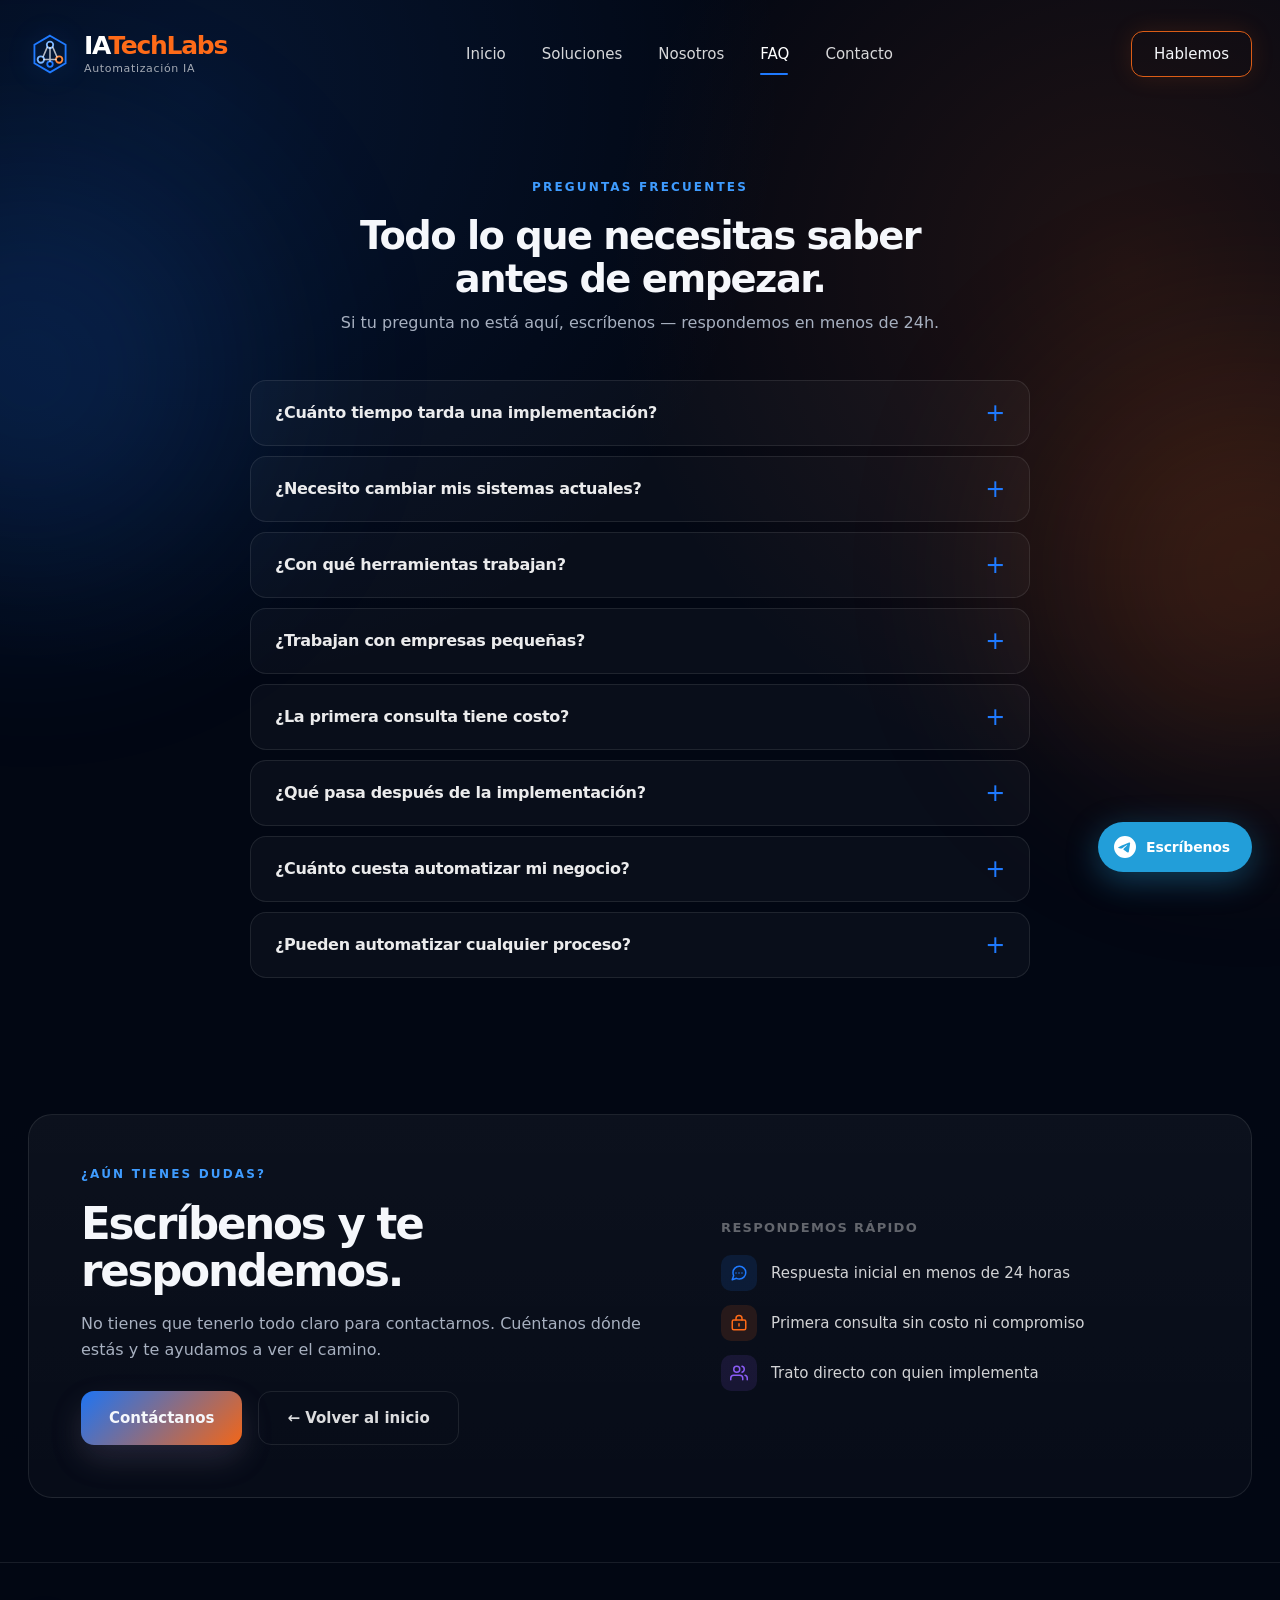
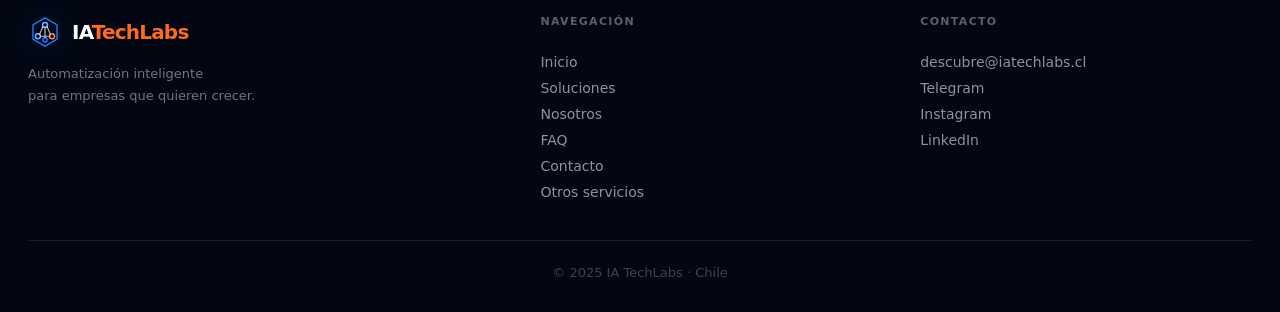
==== faq.html @ 423db148 "Add files via upload" ====
<!DOCTYPE html>
<html lang="es">
<head>
  <meta charset="UTF-8" />
  <meta name="viewport" content="width=device-width, initial-scale=1.0" />
  <title>Preguntas Frecuentes | IA TechLabs</title>
  <meta name="description" content="Respuestas a las preguntas más comunes sobre automatización IA, tiempos de implementación, costos y herramientas. IA TechLabs — Chile." />
  <meta property="og:title"       content="FAQ | IA TechLabs" />
  <meta property="og:description" content="Todo lo que necesitas saber antes de automatizar tu empresa con IA." />
  <meta property="og:image"       content="https://iatechlabs.cl/assets/logo.png" />
  <meta property="og:url"         content="https://iatechlabs.cl/faq.html" />
  <meta property="og:type"        content="website" />
  <link rel="icon" href="assets/logo.png" />
  <link rel="stylesheet" href="styles.css" />
</head>
<body>

  <div class="page-glow page-glow-blue"></div>
  <div class="page-glow page-glow-orange"></div>

  <!-- HEADER -->
  <header class="site-header" id="siteHeader">
    <a class="brand-clean" href="index.html" aria-label="IA TechLabs">
      <svg class="brand-mark" viewBox="0 0 48 48" aria-hidden="true">
        <defs>
          <linearGradient id="brandGradient" x1="6" y1="8" x2="42" y2="40">
            <stop offset="0" stop-color="#1f7aff"/>
            <stop offset="1" stop-color="#ff6b18"/>
          </linearGradient>
        </defs>
        <path d="M24 4 41 14v20L24 44 7 34V14L24 4Z" fill="none" stroke="url(#brandGradient)" stroke-width="2"/>
        <circle cx="24" cy="14" r="3.5" fill="#020713" stroke="#7ab5ff" stroke-width="2"/>
        <circle cx="14" cy="30" r="3.5" fill="#020713" stroke="#7ab5ff" stroke-width="2"/>
        <circle cx="34" cy="30" r="3.5" fill="#020713" stroke="#ff8a3d" stroke-width="2"/>
        <circle cx="24" cy="35" r="3" fill="#020713" stroke="#1f7aff" stroke-width="2"/>
        <path d="M21 16.5 16.5 27M27 16.5 31.5 27M17.5 30h13M24 17v15" stroke="rgba(255,255,255,.7)" stroke-width="1.7" stroke-linecap="round"/>
      </svg>
      <span class="brand-text">
        <strong>IA<span>TechLabs</span></strong>
        <small>Automatización IA</small>
      </span>
    </a>

    <nav class="nav" aria-label="Navegación principal">
      <a href="index.html">Inicio</a>
      <a href="index.html#soluciones">Soluciones</a>
      <a href="index.html#nosotros">Nosotros</a>
      <a href="faq.html" class="active">FAQ</a>
      <a href="index.html#contacto">Contacto</a>
    </nav>

    <a class="header-cta" href="index.html#contacto">Hablemos</a>

    <button class="hamburger" id="hamburger" aria-label="Abrir menú" aria-expanded="false">
      <span></span><span></span><span></span>
    </button>
  </header>

  <div class="mobile-menu" id="mobileMenu" aria-hidden="true">
    <a href="index.html"            class="mobile-link">Inicio</a>
    <a href="index.html#soluciones" class="mobile-link">Soluciones</a>
    <a href="index.html#nosotros"   class="mobile-link">Nosotros</a>
    <a href="faq.html"              class="mobile-link">FAQ</a>
    <a href="index.html#contacto"   class="mobile-link mobile-cta">Hablemos →</a>
  </div>

  <main>

    <section class="section reveal">
      <div class="section-heading">
        <p class="eyebrow">Preguntas frecuentes</p>
        <h2>Todo lo que necesitas saber<br>antes de empezar.</h2>
        <p class="section-sub">Si tu pregunta no está aquí, escríbenos — respondemos en menos de 24h.</p>
      </div>

      <div class="faq-list">

        <details class="faq-item">
          <summary>¿Cuánto tiempo tarda una implementación?</summary>
          <p>Depende de la complejidad. Un chatbot básico puede estar listo en 1–2 semanas. Una automatización de procesos completa suele tomar entre 2 y 6 semanas. Siempre te damos un plazo claro antes de comenzar, con hitos definidos.</p>
        </details>

        <details class="faq-item">
          <summary>¿Necesito cambiar mis sistemas actuales?</summary>
          <p>No. Trabajamos integrando las herramientas que ya usas — Google Workspace, CRMs, ERPs, bases de datos o plataformas propias. El objetivo es adaptarnos a tu entorno, no al revés. Si una herramienta no tiene integración directa, evaluamos alternativas.</p>
        </details>

        <details class="faq-item">
          <summary>¿Con qué herramientas trabajan?</summary>
          <p>Usamos n8n, Make (Integromat), OpenAI, Anthropic Claude, Telegram Bot API, WhatsApp Business API, Google Sheets, Notion, Airtable, Supabase y más. Elegimos la herramienta correcta según tu caso específico, priorizando soluciones estables y con buena relación costo-beneficio.</p>
        </details>

        <details class="faq-item">
          <summary>¿Trabajan con empresas pequeñas?</summary>
          <p>Sí. Trabajamos con PYMES, emprendedores y empresas en crecimiento. Las empresas pequeñas son las que más se benefician al automatizar — liberan tiempo operativo sin contratar más personal. No existe un tamaño mínimo de empresa.</p>
        </details>

        <details class="faq-item">
          <summary>¿La primera consulta tiene costo?</summary>
          <p>No. La primera reunión es sin costo ni compromiso. Analizamos tu caso, te contamos si podemos ayudarte y cómo, y tú decides si quieres avanzar. Nunca te presionamos a cerrar en esa primera reunión.</p>
        </details>

        <details class="faq-item">
          <summary>¿Qué pasa después de la implementación?</summary>
          <p>Hacemos seguimiento del funcionamiento durante las primeras semanas para asegurarnos de que todo opera correctamente. Si necesitas ajustes o mejoras, los evaluamos caso a caso. Puedes contar con nosotros para iterar y escalar la solución.</p>
        </details>

        <details class="faq-item">
          <summary>¿Cuánto cuesta automatizar mi negocio?</summary>
          <p>Cada proyecto es distinto, por lo que no tenemos precios fijos. El costo depende de la complejidad de la automatización, las integraciones necesarias y el tiempo de desarrollo. En la primera consulta te damos una estimación clara antes de comprometer cualquier inversión.</p>
        </details>

        <details class="faq-item">
          <summary>¿Pueden automatizar cualquier proceso?</summary>
          <p>La mayoría de procesos repetitivos, basados en reglas o que impliquen mover información entre sistemas son automatizables. Si hay decisiones complejas involucradas, podemos integrar IA para manejarlas. En la consulta inicial evaluamos la viabilidad de tu caso específico.</p>
        </details>

      </div>
    </section>

    <!-- CTA -->
    <section class="final-cta reveal" style="margin-bottom: 64px;">
      <div class="cta-left">
        <p class="eyebrow">¿Aún tienes dudas?</p>
        <h2>Escríbenos y te respondemos.</h2>
        <p class="cta-desc">No tienes que tenerlo todo claro para contactarnos. Cuéntanos dónde estás y te ayudamos a ver el camino.</p>
        <div style="margin-top: 28px; display: flex; gap: 16px; flex-wrap: wrap;">
          <a class="btn btn-primary" href="index.html#contacto">Contáctanos</a>
          <a class="btn btn-secondary" href="index.html">← Volver al inicio</a>
        </div>
      </div>
      <div class="cta-right">
        <p class="benefits-title">Respondemos rápido</p>
        <ul class="benefits">
          <li>
            <span class="benefit-icon-wrap blue">
              <svg viewBox="0 0 24 24"><path d="M21 11.5a8.5 8.5 0 0 1-8.5 8.5 8.4 8.4 0 0 1-3.8-.9L3 21l1.9-5.7A8.4 8.4 0 0 1 4 11.5a8.5 8.5 0 1 1 17 0Z"/><path d="M8 12h.01M12 12h.01M16 12h.01"/></svg>
            </span>
            <span>Respuesta inicial en menos de 24 horas</span>
          </li>
          <li>
            <span class="benefit-icon-wrap orange">
              <svg viewBox="0 0 24 24"><rect x="3" y="8" width="18" height="13" rx="2"/><path d="M8 8V6a4 4 0 0 1 8 0v2"/><path d="M12 13v3"/></svg>
            </span>
            <span>Primera consulta sin costo ni compromiso</span>
          </li>
          <li>
            <span class="benefit-icon-wrap violet">
              <svg viewBox="0 0 24 24"><path d="M17 21v-2a4 4 0 0 0-4-4H5a4 4 0 0 0-4 4v2"/><circle cx="9" cy="7" r="4"/><path d="M23 21v-2a4 4 0 0 0-3-3.87M16 3.13a4 4 0 0 1 0 7.75"/></svg>
            </span>
            <span>Trato directo con quien implementa</span>
          </li>
        </ul>
      </div>
    </section>

  </main>

  <!-- FOOTER -->
  <footer class="footer">
    <div class="footer-inner">
      <div class="footer-brand-col">
        <div class="footer-brand">
          <svg class="brand-mark" viewBox="0 0 48 48" aria-hidden="true">
            <defs>
              <linearGradient id="brandGradientFooter" x1="6" y1="8" x2="42" y2="40">
                <stop offset="0" stop-color="#1f7aff"/>
                <stop offset="1" stop-color="#ff6b18"/>
              </linearGradient>
            </defs>
            <path d="M24 4 41 14v20L24 44 7 34V14L24 4Z" fill="none" stroke="url(#brandGradientFooter)" stroke-width="2"/>
            <circle cx="24" cy="14" r="3.5" fill="#020713" stroke="#7ab5ff" stroke-width="2"/>
            <circle cx="14" cy="30" r="3.5" fill="#020713" stroke="#7ab5ff" stroke-width="2"/>
            <circle cx="34" cy="30" r="3.5" fill="#020713" stroke="#ff8a3d" stroke-width="2"/>
            <circle cx="24" cy="35" r="3" fill="#020713" stroke="#1f7aff" stroke-width="2"/>
            <path d="M21 16.5 16.5 27M27 16.5 31.5 27M17.5 30h13M24 17v15" stroke="rgba(255,255,255,.7)" stroke-width="1.7" stroke-linecap="round"/>
          </svg>
          <strong>IA<span>TechLabs</span></strong>
        </div>
        <p class="footer-tagline">Automatización inteligente<br>para empresas que quieren crecer.</p>
      </div>
      <div class="footer-nav-col">
        <p class="footer-col-title">Navegación</p>
        <a href="index.html">Inicio</a>
        <a href="index.html#soluciones">Soluciones</a>
        <a href="index.html#nosotros">Nosotros</a>
        <a href="faq.html">FAQ</a>
        <a href="index.html#contacto">Contacto</a>
        <a href="servicios.html">Otros servicios</a>
      </div>
      <div class="footer-contact-col">
        <p class="footer-col-title">Contacto</p>
        <a href="mailto:descubre@iatechlabs.cl">descubre@iatechlabs.cl</a>
        <a href="https://t.me/+56979178023" target="_blank" rel="noopener">Telegram</a>
        <a href="https://instagram.com/iatechlabs" target="_blank" rel="noopener">Instagram</a>
        <a href="https://linkedin.com/company/iatechlabs" target="_blank" rel="noopener">LinkedIn</a>
      </div>
    </div>
    <div class="footer-bottom">
      <p>© 2025 IA TechLabs · Chile</p>
    </div>
  </footer>

  <a class="float-telegram" href="https://t.me/+56979178023" target="_blank" rel="noopener noreferrer" aria-label="Contactar por Telegram">
    <svg viewBox="0 0 24 24" fill="currentColor" width="22" height="22" aria-hidden="true">
      <path d="M11.944 0A12 12 0 0 0 0 12a12 12 0 0 0 12 12 12 12 0 0 0 12-12A12 12 0 0 0 12 0a12 12 0 0 0-.056 0zm4.962 7.224c.1-.002.321.023.465.14a.506.506 0 0 1 .171.325c.016.093.036.306.02.472-.18 1.898-.962 6.502-1.36 8.627-.168.9-.499 1.201-.82 1.23-.696.065-1.225-.46-1.9-.902-1.056-.693-1.653-1.124-2.678-1.8-1.185-.78-.417-1.21.258-1.91.177-.184 3.247-2.977 3.307-3.23.007-.032.014-.15-.056-.212s-.174-.041-.249-.024c-.106.024-1.793 1.14-5.061 3.345-.48.33-.913.49-1.302.48-.428-.008-1.252-.241-1.865-.44-.752-.245-1.349-.374-1.297-.789.027-.216.325-.437.893-.663 3.498-1.524 5.83-2.529 6.998-3.014 3.332-1.386 4.025-1.627 4.476-1.635z"/>
    </svg>
    <span>Escríbenos</span>
  </a>

  <script src="script.js"></script>
</body>
</html>
---- styles.css ----
/* ============================================================
   IA TechLabs — styles.css  v7
============================================================ */

/* ---- 1. Variables ---------------------------------------- */
:root {
  --bg: #020713;
  --text: #f5f7fb;
  --muted: #a7b0c0;
  --line: rgba(255, 255, 255, 0.09);
  --blue: #1f7aff;
  --orange: #ff6b18;
  --violet: #8b5cf6;
  --card-bg: linear-gradient(180deg, rgba(255,255,255,0.045), rgba(255,255,255,0.025));
  --card-hover: rgba(255, 255, 255, 0.065);
  --radius: 24px;
}

/* ---- 2. Reset -------------------------------------------- */
*, *::before, *::after { box-sizing: border-box; }
html {
  scroll-behavior: smooth;
  max-width: 100%;
  overflow-x: hidden;
}
body {
  margin: 0;
  font-family: Inter, ui-sans-serif, system-ui, -apple-system,
    BlinkMacSystemFont, "Segoe UI", sans-serif;
  background:
    radial-gradient(circle at 15% 5%, rgba(31, 122, 255, 0.12), transparent 28%),
    radial-gradient(circle at 88% 14%, rgba(255, 107, 24, 0.12), transparent 26%),
    var(--bg);
  color: var(--text);
  overflow-x: hidden;
}
a { color: inherit; text-decoration: none; }
h1, h2, h3, p { margin-top: 0; }

/* ---- 3. Background glows --------------------------------- */
.page-glow {
  position: fixed;
  width: 420px;
  height: 420px;
  border-radius: 999px;
  filter: blur(110px);
  opacity: 0.18;
  pointer-events: none;
  z-index: -1;
}
.page-glow-blue  { left: -180px; top: 160px;  background: var(--blue); }
.page-glow-orange { right: -180px; top: 360px; background: var(--orange); }

/* ---- 4. Layout container --------------------------------- */
.site-header,
.section,
.final-cta {
  width: min(1280px, calc(100% - 56px));
  margin-left: auto;
  margin-right: auto;
}

/* ---- 5. Header — sticky ---------------------------------- */
.site-header {
  position: sticky;
  top: 0;
  z-index: 200;
  height: 108px;
  display: flex;
  align-items: center;
  justify-content: space-between;
  gap: 20px;
  transition: background 300ms ease, border-bottom-color 300ms ease, backdrop-filter 300ms ease;
  border-bottom: 1px solid transparent;
}
.site-header.scrolled {
  background: rgba(2, 7, 19, 0.86);
  backdrop-filter: blur(20px);
  -webkit-backdrop-filter: blur(20px);
  border-bottom-color: rgba(255, 255, 255, 0.07);
}

/* ---- 6. Brand -------------------------------------------- */
.brand-clean {
  display: inline-flex;
  align-items: center;
  gap: 12px;
  min-width: 200px;
  flex-shrink: 0;
}
.brand-mark {
  width: 44px;
  height: 44px;
  flex: 0 0 auto;
  filter: drop-shadow(0 0 14px rgba(31, 122, 255, 0.22));
}
.brand-text { display: grid; line-height: 1; }
.brand-text strong {
  font-size: 25px;
  letter-spacing: -0.05em;
  color: #fff;
}
.brand-text strong span,
.footer-brand span { color: var(--orange); }
.brand-text small {
  margin-top: 5px;
  font-size: 11px;
  color: rgba(255,255,255,.64);
  letter-spacing: .06em;
}

/* ---- 7. Desktop nav -------------------------------------- */
.nav {
  display: flex;
  align-items: center;
  gap: 36px;
  color: rgba(255, 255, 255, 0.84);
  font-size: 15px;
}
.nav a { position: relative; transition: color 240ms ease; }
.nav a:hover { color: white; }
.nav a.active { color: white; }
.nav a.active::after {
  content: "";
  position: absolute;
  left: 0;
  bottom: -12px;
  width: 28px;
  height: 2px;
  background: var(--blue);
  border-radius: 99px;
}

/* ---- 8. Header CTA --------------------------------------- */
.header-cta {
  flex-shrink: 0;
  border: 1px solid rgba(255, 107, 24, 0.85);
  border-radius: 12px;
  padding: 13px 22px;
  font-size: 15px;
  transition: 240ms ease;
  box-shadow: 0 0 24px rgba(255, 107, 24, 0.12);
  white-space: nowrap;
}
.header-cta:hover {
  background: rgba(255, 107, 24, 0.08);
  transform: translateY(-1px);
}

/* ---- 9. Hamburger button --------------------------------- */
.hamburger {
  display: none;
  flex-direction: column;
  gap: 5px;
  background: none;
  border: none;
  cursor: pointer;
  padding: 8px;
  z-index: 1001;
  flex-shrink: 0;
}
.hamburger span {
  display: block;
  width: 24px;
  height: 2px;
  background: rgba(255,255,255,.85);
  border-radius: 2px;
  transition: transform 300ms ease, opacity 300ms ease;
}
.hamburger.open span:nth-child(1) { transform: translateY(7px) rotate(45deg); }
.hamburger.open span:nth-child(2) { opacity: 0; transform: scaleX(0); }
.hamburger.open span:nth-child(3) { transform: translateY(-7px) rotate(-45deg); }

/* ---- 10. Mobile menu ------------------------------------- */
.mobile-menu {
  display: none;
  position: fixed;
  inset: 0;
  background: rgba(2, 7, 19, 0.97);
  backdrop-filter: blur(18px);
  -webkit-backdrop-filter: blur(18px);
  z-index: 1000;
  flex-direction: column;
  align-items: center;
  justify-content: center;
  gap: 32px;
}
.mobile-menu.open { display: flex; }
.mobile-menu a {
  font-size: 28px;
  font-weight: 700;
  letter-spacing: -0.04em;
  color: rgba(255,255,255,.82);
  transition: color 200ms ease;
}
.mobile-menu a:hover { color: #fff; }
.mobile-cta {
  margin-top: 8px;
  border: 1px solid rgba(255,107,24,.85);
  border-radius: 14px;
  padding: 16px 40px;
  font-size: 20px !important;
  color: #fff !important;
  transition: background 200ms ease, transform 200ms ease !important;
}
.mobile-cta:hover {
  background: rgba(255,107,24,.1);
  transform: translateY(-1px);
}

/* ---- 11. Section base ------------------------------------ */
.section { padding: 72px 0; }

/* ---- 12. Eyebrow ----------------------------------------- */
.eyebrow {
  margin: 0 0 20px;
  color: #3f9cff;
  text-transform: uppercase;
  letter-spacing: 0.18em;
  font-size: 12px;
  font-weight: 700;
}

/* ---- 13. Headings ---------------------------------------- */
h1 {
  font-size: clamp(44px, 6vw, 76px);
  line-height: 0.98;
  letter-spacing: -0.06em;
  margin-bottom: 24px;
  max-width: 760px;
}
h1 span, .accent { color: var(--orange); }

/* ---- 14. Hero -------------------------------------------- */
.hero {
  display: grid;
  grid-template-columns: 1fr .78fr;
  gap: 42px;
  align-items: center;
  min-height: 560px;
  padding-top: 18px;
}
.hero-content { padding-top: 26px; }
.hero-copy {
  max-width: 600px;
  color: var(--muted);
  font-size: 19px;
  line-height: 1.75;
  margin-bottom: 34px;
}
.hero-actions { display: flex; gap: 16px; flex-wrap: wrap; }
.hero-visual {
  display: flex;
  justify-content: flex-end;
  align-items: center;
  pointer-events: none;
}

/* ---- 15. Automation preview widget ----------------------- */
.automation-preview {
  position: relative;
  width: min(360px, 100%);
  min-height: 360px;
  border-radius: 36px;
  background:
    radial-gradient(circle at 30% 30%, rgba(31,122,255,.16), transparent 42%),
    radial-gradient(circle at 80% 75%, rgba(255,107,24,.14), transparent 44%),
    rgba(255,255,255,.032);
  border: 1px solid rgba(255,255,255,.09);
  box-shadow: 0 30px 90px rgba(0,0,0,.28);
}
.preview-line {
  position: absolute;
  inset: 70px;
  border: 1px solid rgba(255,255,255,.1);
  border-radius: 28px;
}
.preview-node {
  position: absolute;
  min-width: 84px;
  padding: 13px 16px;
  border-radius: 16px;
  text-align: center;
  font-weight: 700;
  font-size: 14px;
  color: rgba(255,255,255,.86);
  background: rgba(255,255,255,.055);
  border: 1px solid rgba(255,255,255,.11);
  backdrop-filter: blur(8px);
  -webkit-backdrop-filter: blur(8px);
}
.preview-node.primary {
  left: 50%; top: 50%;
  transform: translate(-50%, -50%);
  background: linear-gradient(135deg, rgba(31,122,255,.2), rgba(255,107,24,.16));
  border-color: rgba(255,255,255,.18);
  font-size: 16px;
}
.preview-node:nth-child(3) { left: 38px; top: 54px; }
.preview-node:nth-child(4) { right: 34px; top: 74px; }
.preview-node.accent {
  left: 50%; bottom: 42px;
  transform: translateX(-50%);
  color: #fff;
  background: linear-gradient(135deg, rgba(255,107,24,.18), rgba(255,107,24,.08));
  border-color: rgba(255,107,24,.28);
}

/* ---- 16. Buttons ----------------------------------------- */
.btn {
  display: inline-flex;
  align-items: center;
  justify-content: center;
  min-height: 54px;
  padding: 0 28px;
  border-radius: 13px;
  font-size: 15px;
  font-weight: 650;
  transition: transform 260ms ease, box-shadow 260ms ease;
}
.btn-primary {
  background: linear-gradient(135deg, rgba(31,122,255,.95), rgba(255,107,24,.95));
  box-shadow: 0 14px 34px rgba(31,122,255,.14), 0 14px 34px rgba(255,107,24,.12);
}
.btn-secondary {
  border: 1px solid var(--line);
  color: rgba(255,255,255,.86);
}
.btn:hover { transform: translateY(-2px); }

/* ---- 17. Section heading --------------------------------- */
.section-heading { text-align: center; margin-bottom: 44px; }
.section-heading h2 {
  font-size: clamp(30px, 3vw, 44px);
  letter-spacing: -0.04em;
  line-height: 1.12;
  margin-bottom: 10px;
}
.section-sub {
  color: var(--muted);
  font-size: 16px;
  margin: 0;
  line-height: 1.6;
}

/* ---- 18. Primary service cards --------------------------- */
.cards { display: grid; gap: 18px; }
.cards.four { grid-template-columns: repeat(4, 1fr); }

.card {
  min-height: 256px;
  padding: 28px;
  background: var(--card-bg);
  border: 1px solid var(--line);
  border-radius: var(--radius);
  transition: background 260ms ease, transform 260ms ease, border-color 260ms ease;
}
.card:hover {
  background: var(--card-hover);
  transform: translateY(-3px);
  border-color: rgba(255,255,255,.16);
}
.card h3 {
  font-size: 21px;
  line-height: 1.16;
  letter-spacing: -0.03em;
  margin-bottom: 12px;
}
.card p { color: var(--muted); line-height: 1.65; margin-bottom: 0; }

/* ---- 19. Icons ------------------------------------------- */
.icon {
  width: 54px;
  height: 54px;
  display: grid;
  place-items: center;
  border-radius: 14px;
  margin-bottom: 26px;
}
.icon.blue   { color: var(--blue);   background: rgba(31,122,255,.11); }
.icon.orange { color: var(--orange); background: rgba(255,107,24,.11); }
.icon.violet { color: var(--violet); background: rgba(139,92,246,.11); }
.icon svg {
  width: 28px; height: 28px;
  fill: none;
  stroke: currentColor;
  stroke-width: 1.8;
  stroke-linecap: round;
  stroke-linejoin: round;
}

/* ---- 20. Secondary services (servicios.html) ------------- */
.secondary-services {
  display: grid;
  grid-template-columns: repeat(3, 1fr);
  gap: 18px;
}
.service-card-sm {
  padding: 26px;
  border-radius: 20px;
  background: rgba(255,255,255,.026);
  border: 1px solid rgba(255,255,255,.075);
  transition: background 260ms ease, transform 260ms ease, border-color 260ms ease;
}
.service-card-sm:hover {
  background: rgba(255,255,255,.042);
  transform: translateY(-2px);
  border-color: rgba(255,255,255,.12);
}
.service-card-sm .icon { margin-bottom: 20px; }
.service-card-sm h3 {
  font-size: 19px;
  letter-spacing: -0.03em;
  line-height: 1.2;
  margin-bottom: 10px;
}
.service-card-sm p {
  color: var(--muted);
  font-size: 14px;
  line-height: 1.65;
  margin: 0;
}

/* ---- 21. About grid -------------------------------------- */
.about-grid {
  display: grid;
  grid-template-columns: 1fr 0.6fr;
  gap: 52px;
  align-items: center;
  margin-bottom: 60px;
}
.about-text p {
  color: var(--muted);
  font-size: 17px;
  line-height: 1.82;
  margin-bottom: 18px;
}
.about-text p:last-child { margin-bottom: 0; }

/* ---- 22. Stats ------------------------------------------- */
.stats-row {
  display: grid;
  grid-template-columns: 1fr 1fr;
  gap: 16px;
}
.stat-item {
  padding: 22px 24px;
  background: rgba(255,255,255,.035);
  border: 1px solid var(--line);
  border-radius: 18px;
  text-align: center;
}
.stat-item strong {
  display: block;
  font-size: 36px;
  font-weight: 800;
  letter-spacing: -0.05em;
  background: linear-gradient(135deg, var(--blue), var(--orange));
  -webkit-background-clip: text;
  -webkit-text-fill-color: transparent;
  background-clip: text;
  margin-bottom: 4px;
  line-height: 1;
}
.stat-item span { font-size: 13px; color: var(--muted); }

/* ---- 23. Process divider --------------------------------- */
.process-divider { text-align: center; margin-bottom: 36px; }
.process-divider .eyebrow { margin-bottom: 12px; }
.process-divider h3 {
  font-size: clamp(26px, 2.8vw, 36px);
  letter-spacing: -0.04em;
  line-height: 1.12;
  margin-bottom: 0;
}

/* ---- 24. Process steps ----------------------------------- */
.steps { display: grid; grid-template-columns: repeat(4, 1fr); gap: 32px; }
.steps article { text-align: center; }
.steps span {
  width: 66px;
  height: 66px;
  display: inline-grid;
  place-items: center;
  border: 1px solid rgba(31,122,255,.6);
  border-radius: 999px;
  color: var(--blue);
  margin-bottom: 22px;
  background: rgba(31,122,255,.06);
  font-size: 0;
}
.steps span svg {
  width: 30px; height: 30px;
  fill: none;
  stroke: currentColor;
  stroke-width: 1.8;
  stroke-linecap: round;
  stroke-linejoin: round;
}
.steps article:nth-child(2) span {
  border-color: rgba(139,92,246,.7);
  color: var(--violet);
  background: rgba(139,92,246,.07);
}
.steps article:nth-child(3) span {
  border-color: rgba(255,107,24,.8);
  color: var(--orange);
  background: rgba(255,107,24,.07);
}
.steps article:nth-child(4) span {
  border-color: rgba(31,122,255,.4);
  color: rgba(31,122,255,.8);
}
.steps h3 { font-size: 18px; letter-spacing: -0.03em; margin-bottom: 10px; }
.steps p { color: var(--muted); font-size: 14px; line-height: 1.65; margin-bottom: 0; }

/* ---- 25. FAQ --------------------------------------------- */
.faq-list {
  max-width: 780px;
  margin: 0 auto;
  display: grid;
  gap: 10px;
}
.faq-item {
  background: rgba(255,255,255,.03);
  border: 1px solid var(--line);
  border-radius: 16px;
  overflow: hidden;
  transition: border-color 240ms ease, background 240ms ease;
}
.faq-item[open] {
  border-color: rgba(31,122,255,.3);
  background: rgba(31,122,255,.03);
}
.faq-item summary {
  list-style: none;
  cursor: pointer;
  padding: 20px 24px;
  font-size: 16px;
  font-weight: 600;
  letter-spacing: -0.02em;
  display: flex;
  justify-content: space-between;
  align-items: center;
  gap: 16px;
  user-select: none;
  color: rgba(255,255,255,.92);
  transition: color 200ms ease;
}
.faq-item summary:hover { color: #fff; }
.faq-item summary::-webkit-details-marker { display: none; }
.faq-item summary::after {
  content: "+";
  font-size: 24px;
  font-weight: 300;
  color: var(--blue);
  flex-shrink: 0;
  line-height: 1;
  transition: transform 240ms ease;
}
.faq-item[open] summary::after { transform: rotate(45deg); }
.faq-item > p {
  padding: 0 24px 20px;
  color: var(--muted);
  font-size: 15px;
  line-height: 1.72;
  margin: 0;
}

/* ---- 26. Contact / Final CTA ----------------------------- */
.final-cta {
  margin: 64px auto 32px;
  padding: 52px;
  display: grid;
  grid-template-columns: 1.1fr 0.9fr;
  gap: 56px;
  align-items: start;
  background: var(--card-bg);
  border: 1px solid var(--line);
  border-radius: var(--radius);
  transition: background 260ms ease, border-color 260ms ease;
}
.final-cta:hover { background: var(--card-hover); border-color: rgba(255,255,255,.16); }
.final-cta h2 {
  font-size: clamp(28px, 3.4vw, 46px);
  line-height: 1.08;
  letter-spacing: -0.05em;
  margin-bottom: 16px;
}
.cta-desc { color: var(--muted); line-height: 1.65; margin-bottom: 6px; }
.pricing-hint {
  font-size: 13px;
  color: rgba(255,255,255,.42);
  font-style: italic;
  margin-top: 6px;
  margin-bottom: 0;
}

/* ---- 26b. "Otros servicios" hint ------------------------- */
.otros-hint {
  text-align: center;
  margin-top: 28px;
  margin-bottom: 0;
  font-size: 14px;
  color: rgba(255,255,255,.42);
}
.otros-hint a {
  color: var(--blue);
  transition: color 200ms ease;
  margin-left: 4px;
}
.otros-hint a:hover { color: #60a5ff; }

/* ---- 27. Benefits list — con iconos ---------------------- */
.cta-right { align-self: center; }
.benefits-title {
  font-size: 13px;
  font-weight: 700;
  letter-spacing: .1em;
  text-transform: uppercase;
  color: rgba(255,255,255,.36);
  margin: 0 0 20px;
}
.benefits {
  list-style: none;
  padding: 0; margin: 0;
  display: grid;
  gap: 14px;
}
.benefits li {
  display: flex;
  align-items: center;
  gap: 14px;
  color: rgba(255,255,255,.82);
  font-size: 15px;
  line-height: 1.45;
}
.benefit-icon-wrap {
  width: 36px;
  height: 36px;
  flex-shrink: 0;
  display: grid;
  place-items: center;
  border-radius: 10px;
}
.benefit-icon-wrap.blue   { color: var(--blue);   background: rgba(31,122,255,.12); }
.benefit-icon-wrap.orange { color: var(--orange); background: rgba(255,107,24,.12); }
.benefit-icon-wrap.violet { color: var(--violet); background: rgba(139,92,246,.12); }
.benefit-icon-wrap svg {
  width: 18px; height: 18px;
  fill: none;
  stroke: currentColor;
  stroke-width: 2;
  stroke-linecap: round;
  stroke-linejoin: round;
}

/* ---- 28. Premium form ------------------------------------ */
.premium-form { margin-top: 28px; display: grid; gap: 14px; max-width: 600px; }
.form-grid { display: grid; grid-template-columns: 1fr 1fr; gap: 12px; }
.premium-form input,
.premium-form textarea {
  width: 100%;
  border: 1px solid rgba(255,255,255,.09);
  background: rgba(255,255,255,.035);
  color: #fff;
  border-radius: 14px;
  padding: 15px 18px;
  font-size: 15px;
  outline: none;
  transition: border-color 220ms ease, box-shadow 220ms ease, background 220ms ease;
  font-family: inherit;
}
.premium-form input::placeholder,
.premium-form textarea::placeholder { color: rgba(255,255,255,.38); }
.premium-form input:focus,
.premium-form textarea:focus {
  border-color: rgba(31,122,255,.55);
  box-shadow: 0 0 0 4px rgba(31,122,255,.08);
  background: rgba(255,255,255,.05);
}
.premium-form textarea { min-height: 140px; resize: vertical; }
.form-feedback { display: none; padding: 14px 18px; border-radius: 12px; font-size: 14px; line-height: 1.5; }
.form-feedback.success {
  display: block;
  background: rgba(56,161,105,.1);
  border: 1px solid rgba(56,161,105,.28);
  color: #9ae6b4;
}
.form-feedback.error {
  display: block;
  background: rgba(229,62,62,.09);
  border: 1px solid rgba(229,62,62,.22);
  color: #feb2b2;
}
.premium-submit {
  width: fit-content;
  min-height: 54px;
  padding: 0 28px;
  border-radius: 14px;
  border: none;
  cursor: pointer;
  color: #fff;
  font-size: 15px;
  font-weight: 700;
  font-family: inherit;
  background: linear-gradient(135deg, rgba(31,122,255,.95), rgba(255,107,24,.95));
  box-shadow: 0 14px 34px rgba(31,122,255,.14), 0 14px 34px rgba(255,107,24,.12);
  transition: transform 240ms ease, opacity 240ms ease;
}
.premium-submit:hover { transform: translateY(-2px); }
.premium-submit:disabled { opacity: .6; cursor: not-allowed; transform: none; }

/* ---- 29. Footer ------------------------------------------ */
.footer {
  border-top: 1px solid var(--line);
  padding: 52px 0 32px;
}
.footer-inner {
  width: min(1280px, calc(100% - 56px));
  margin: 0 auto;
  display: grid;
  grid-template-columns: 1.4fr 1fr 1fr;
  gap: 48px;
  padding-bottom: 40px;
  border-bottom: 1px solid var(--line);
}
.footer-brand {
  display: inline-flex;
  align-items: center;
  gap: 10px;
  margin-bottom: 14px;
}
.footer-brand .brand-mark { width: 34px; height: 34px; }
.footer-brand strong { font-size: 20px; letter-spacing: -0.04em; color: #fff; }
.footer-tagline { color: rgba(255,255,255,.44); font-size: 13px; line-height: 1.7; margin: 0; }
.footer-col-title {
  font-size: 11px;
  font-weight: 700;
  letter-spacing: .12em;
  text-transform: uppercase;
  color: rgba(255,255,255,.36);
  margin: 0 0 16px;
}
.footer-nav-col,
.footer-contact-col { display: flex; flex-direction: column; gap: 10px; }
.footer-nav-col a,
.footer-contact-col a { font-size: 14px; color: rgba(255,255,255,.56); transition: color 200ms ease; }
.footer-nav-col a:hover,
.footer-contact-col a:hover { color: rgba(255,255,255,.9); }
.footer-bottom {
  width: min(1280px, calc(100% - 56px));
  margin: 24px auto 0;
  text-align: center;
}
.footer-bottom p { font-size: 13px; color: rgba(255,255,255,.24); margin: 0; }

/* ---- 30. Floating Telegram button ------------------------ */
.float-telegram {
  position: fixed;
  bottom: 28px;
  right: 28px;
  z-index: 300;
  display: flex;
  align-items: center;
  gap: 10px;
  background: #229ed9;
  color: #fff;
  border-radius: 50px;
  padding: 14px 22px 14px 16px;
  font-size: 14px;
  font-weight: 700;
  letter-spacing: -0.01em;
  box-shadow: 0 8px 32px rgba(34,158,217,.38), 0 2px 8px rgba(0,0,0,.3);
  transition: transform 240ms ease, box-shadow 240ms ease;
  text-decoration: none;
}
.float-telegram:hover {
  transform: translateY(-3px);
  box-shadow: 0 14px 40px rgba(34,158,217,.48), 0 4px 12px rgba(0,0,0,.3);
}
.float-telegram svg { flex-shrink: 0; }

/* ---- 31. Scroll reveal ----------------------------------- */
.reveal {
  opacity: 0;
  transform: translateY(18px);
  transition: opacity 700ms ease, transform 700ms ease;
}
.reveal.visible { opacity: 1; transform: translateY(0); }

/* ---- 32. Tablet (≤980px) --------------------------------- */
@media (max-width: 980px) {
  .site-header { height: auto; padding: 22px 0; }

  .nav { display: none; }
  .header-cta { display: none; }
  .hamburger { display: flex; }

  .hero { grid-template-columns: 1fr; min-height: auto; gap: 20px; padding-bottom: 28px; }
  .hero-visual { justify-content: center; }
  .automation-preview { width: min(340px, 100%); min-height: 320px; }

  .cards.four { grid-template-columns: 1fr 1fr; }
  .secondary-services { grid-template-columns: 1fr 1fr; }
  .about-grid { grid-template-columns: 1fr; gap: 32px; }
  .stats-row { grid-template-columns: repeat(2, 1fr); }
  .steps { grid-template-columns: 1fr 1fr; }

  .final-cta { grid-template-columns: 1fr; padding: 36px; }
  .cta-right { border-top: 1px solid var(--line); padding-top: 32px; }

  .footer-inner { grid-template-columns: 1fr 1fr; }
  .footer-brand-col { grid-column: 1 / -1; }
}

/* ---- 33. Mobile (≤640px) --------------------------------- */
@media (max-width: 640px) {
  .site-header,
  .section,
  .final-cta { width: min(100% - 28px, 1280px); }

  .brand-text strong { font-size: 20px; }
  .brand-mark { width: 38px; height: 38px; }

  .hero { padding-top: 12px; padding-bottom: 32px; }
  .automation-preview { display: none; }
  .hero-copy { font-size: 16px; }
  .btn { width: 100%; justify-content: center; }

  .cards.four,
  .secondary-services,
  .steps { grid-template-columns: 1fr; }

  .stats-row { grid-template-columns: 1fr; }

  .final-cta { padding: 24px 20px; }
  .form-grid { grid-template-columns: 1fr; }
  .premium-submit { width: 100%; }

  .footer-inner {
    width: min(100% - 28px, 1280px);
    grid-template-columns: 1fr;
    gap: 32px;
  }
  .footer-brand-col { grid-column: auto; }
  .footer-bottom { width: min(100% - 28px, 1280px); }

  .float-telegram span { display: none; }
  .float-telegram { padding: 14px; border-radius: 999px; }
}
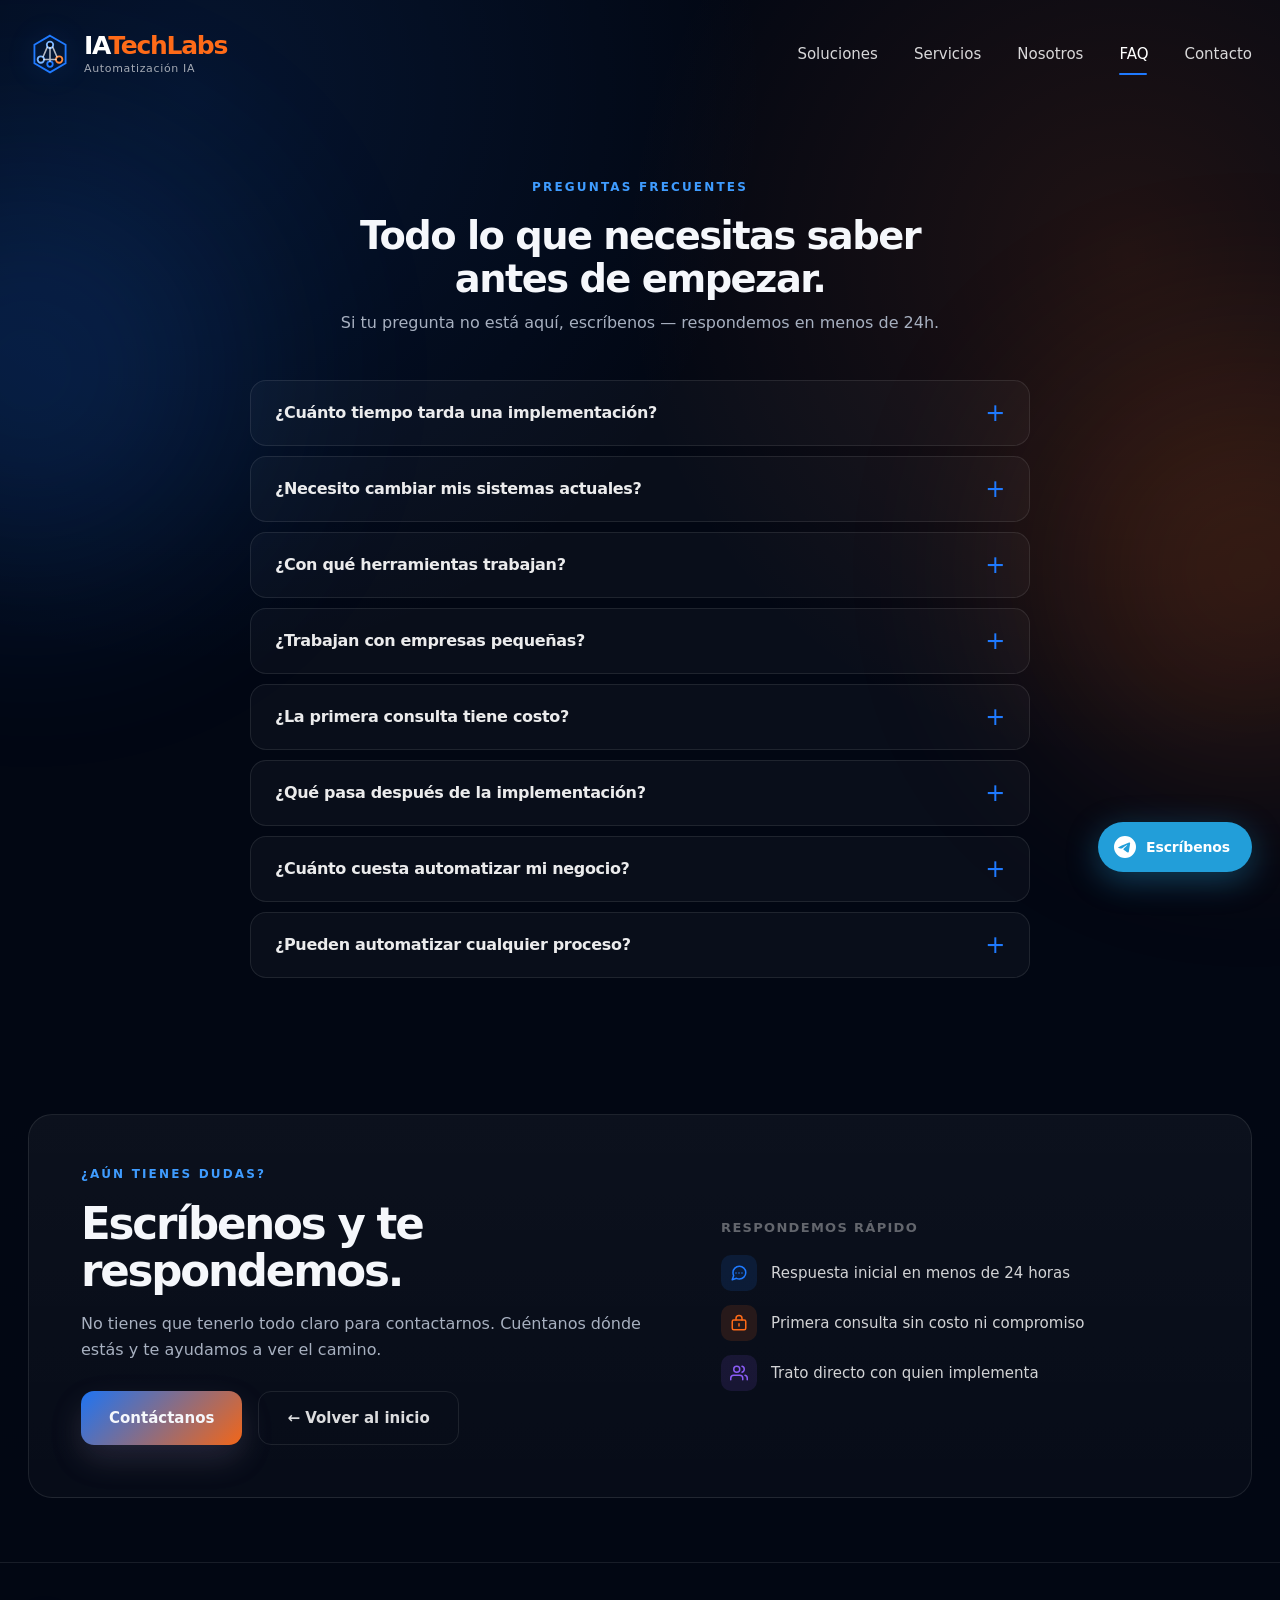
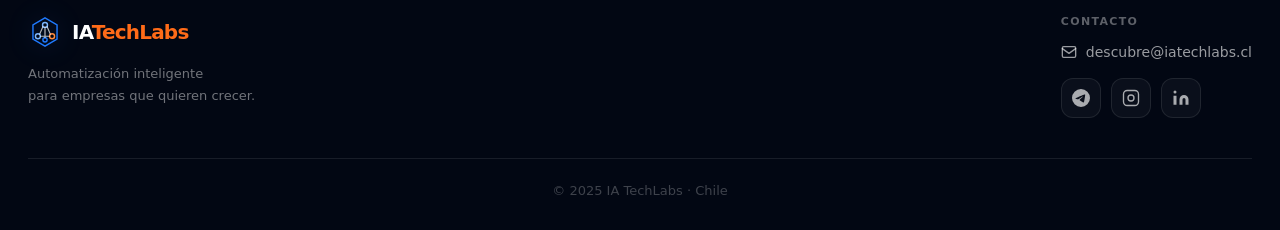
==== commit 0e052926: "Add files via upload" ====
--- a/faq.html
+++ b/faq.html
@@ -42,26 +42,24 @@
     </a>
 
     <nav class="nav" aria-label="Navegación principal">
-      <a href="index.html">Inicio</a>
       <a href="index.html#soluciones">Soluciones</a>
+      <a href="servicios.html">Servicios</a>
       <a href="index.html#nosotros">Nosotros</a>
       <a href="faq.html" class="active">FAQ</a>
       <a href="index.html#contacto">Contacto</a>
     </nav>
 
-    <a class="header-cta" href="index.html#contacto">Hablemos</a>
-
     <button class="hamburger" id="hamburger" aria-label="Abrir menú" aria-expanded="false">
       <span></span><span></span><span></span>
     </button>
   </header>
 
   <div class="mobile-menu" id="mobileMenu" aria-hidden="true">
-    <a href="index.html"            class="mobile-link">Inicio</a>
     <a href="index.html#soluciones" class="mobile-link">Soluciones</a>
+    <a href="servicios.html"        class="mobile-link">Servicios</a>
     <a href="index.html#nosotros"   class="mobile-link">Nosotros</a>
     <a href="faq.html"              class="mobile-link">FAQ</a>
-    <a href="index.html#contacto"   class="mobile-link mobile-cta">Hablemos →</a>
+    <a href="index.html#contacto"   class="mobile-link mobile-cta">Contáctanos →</a>
   </div>
 
   <main>
@@ -179,21 +177,23 @@
         </div>
         <p class="footer-tagline">Automatización inteligente<br>para empresas que quieren crecer.</p>
       </div>
-      <div class="footer-nav-col">
-        <p class="footer-col-title">Navegación</p>
-        <a href="index.html">Inicio</a>
-        <a href="index.html#soluciones">Soluciones</a>
-        <a href="index.html#nosotros">Nosotros</a>
-        <a href="faq.html">FAQ</a>
-        <a href="index.html#contacto">Contacto</a>
-        <a href="servicios.html">Otros servicios</a>
-      </div>
       <div class="footer-contact-col">
         <p class="footer-col-title">Contacto</p>
-        <a href="mailto:descubre@iatechlabs.cl">descubre@iatechlabs.cl</a>
-        <a href="https://t.me/+56979178023" target="_blank" rel="noopener">Telegram</a>
-        <a href="https://instagram.com/iatechlabs" target="_blank" rel="noopener">Instagram</a>
-        <a href="https://linkedin.com/company/iatechlabs" target="_blank" rel="noopener">LinkedIn</a>
+        <a href="mailto:descubre@iatechlabs.cl" class="footer-email">
+          <svg viewBox="0 0 24 24" aria-hidden="true"><rect x="2" y="4" width="20" height="16" rx="2"/><path d="m2 7 10 7 10-7"/></svg>
+          descubre@iatechlabs.cl
+        </a>
+        <div class="footer-social-row">
+          <a href="https://t.me/+56979178023" class="social-btn" target="_blank" rel="noopener" aria-label="Telegram">
+            <svg viewBox="0 0 24 24" fill="currentColor" width="18" height="18" aria-hidden="true"><path d="M11.944 0A12 12 0 0 0 0 12a12 12 0 0 0 12 12 12 12 0 0 0 12-12A12 12 0 0 0 12 0a12 12 0 0 0-.056 0zm4.962 7.224c.1-.002.321.023.465.14a.506.506 0 0 1 .171.325c.016.093.036.306.02.472-.18 1.898-.962 6.502-1.36 8.627-.168.9-.499 1.201-.82 1.23-.696.065-1.225-.46-1.9-.902-1.056-.693-1.653-1.124-2.678-1.8-1.185-.78-.417-1.21.258-1.91.177-.184 3.247-2.977 3.307-3.23.007-.032.014-.15-.056-.212s-.174-.041-.249-.024c-.106.024-1.793 1.14-5.061 3.345-.48.33-.913.49-1.302.48-.428-.008-1.252-.241-1.865-.44-.752-.245-1.349-.374-1.297-.789.027-.216.325-.437.893-.663 3.498-1.524 5.83-2.529 6.998-3.014 3.332-1.386 4.025-1.627 4.476-1.635z"/></svg>
+          </a>
+          <a href="https://instagram.com/iatechlabs" class="social-btn" target="_blank" rel="noopener" aria-label="Instagram">
+            <svg viewBox="0 0 24 24" fill="none" stroke="currentColor" stroke-width="1.8" stroke-linecap="round" stroke-linejoin="round" width="18" height="18" aria-hidden="true"><rect x="2" y="2" width="20" height="20" rx="5"/><circle cx="12" cy="12" r="4"/><circle cx="17.5" cy="6.5" r=".5" fill="currentColor" stroke="none"/></svg>
+          </a>
+          <a href="https://linkedin.com/company/iatechlabs" class="social-btn" target="_blank" rel="noopener" aria-label="LinkedIn">
+            <svg viewBox="0 0 24 24" fill="currentColor" width="18" height="18" aria-hidden="true"><path d="M16 8a6 6 0 0 1 6 6v7h-4v-7a2 2 0 0 0-2-2 2 2 0 0 0-2 2v7h-4v-7a6 6 0 0 1 6-6z"/><rect x="2" y="9" width="4" height="12"/><circle cx="4" cy="4" r="2"/></svg>
+          </a>
+        </div>
       </div>
     </div>
     <div class="footer-bottom">
--- a/styles.css
+++ b/styles.css
@@ -719,12 +719,15 @@
 .footer-inner {
   width: min(1280px, calc(100% - 56px));
   margin: 0 auto;
-  display: grid;
-  grid-template-columns: 1.4fr 1fr 1fr;
+  display: flex;
+  justify-content: space-between;
+  align-items: flex-start;
   gap: 48px;
   padding-bottom: 40px;
   border-bottom: 1px solid var(--line);
 }
+.footer-brand-col { flex: 1 1 auto; max-width: 340px; }
+.footer-contact-col { flex-shrink: 0; }
 .footer-brand {
   display: inline-flex;
   align-items: center;
@@ -742,12 +745,51 @@
   color: rgba(255,255,255,.36);
   margin: 0 0 16px;
 }
-.footer-nav-col,
-.footer-contact-col { display: flex; flex-direction: column; gap: 10px; }
-.footer-nav-col a,
-.footer-contact-col a { font-size: 14px; color: rgba(255,255,255,.56); transition: color 200ms ease; }
-.footer-nav-col a:hover,
-.footer-contact-col a:hover { color: rgba(255,255,255,.9); }
+.footer-contact-col { display: flex; flex-direction: column; gap: 0; }
+
+/* Email row with icon */
+.footer-email {
+  display: flex;
+  align-items: center;
+  gap: 9px;
+  font-size: 14px;
+  color: rgba(255,255,255,.6);
+  transition: color 200ms ease;
+  margin-bottom: 18px;
+}
+.footer-email svg {
+  width: 16px; height: 16px;
+  fill: none;
+  stroke: currentColor;
+  stroke-width: 2;
+  stroke-linecap: round;
+  stroke-linejoin: round;
+  flex-shrink: 0;
+}
+.footer-email:hover { color: rgba(255,255,255,.9); }
+
+/* Social icon buttons row */
+.footer-social-row { display: flex; gap: 10px; }
+.social-btn {
+  width: 40px;
+  height: 40px;
+  border-radius: 12px;
+  display: grid;
+  place-items: center;
+  border: 1px solid var(--line);
+  background: rgba(255,255,255,.035);
+  color: rgba(255,255,255,.65);
+  transition: background 200ms ease, border-color 200ms ease, transform 200ms ease, color 200ms ease;
+  flex-shrink: 0;
+}
+.social-btn:hover {
+  transform: translateY(-2px);
+  border-color: rgba(255,255,255,.16);
+  background: rgba(255,255,255,.065);
+  color: #fff;
+}
+.social-btn svg { width: 18px; height: 18px; }
+
 .footer-bottom {
   width: min(1280px, calc(100% - 56px));
   margin: 24px auto 0;
@@ -810,8 +852,8 @@
   .final-cta { grid-template-columns: 1fr; padding: 36px; }
   .cta-right { border-top: 1px solid var(--line); padding-top: 32px; }
 
-  .footer-inner { grid-template-columns: 1fr 1fr; }
-  .footer-brand-col { grid-column: 1 / -1; }
+  .footer-inner { flex-wrap: wrap; gap: 32px; }
+  .footer-brand-col { flex: 1 1 100%; max-width: 100%; }
 }
 
 /* ---- 33. Mobile (≤640px) --------------------------------- */
@@ -840,10 +882,10 @@
 
   .footer-inner {
     width: min(100% - 28px, 1280px);
-    grid-template-columns: 1fr;
+    flex-direction: column;
     gap: 32px;
   }
-  .footer-brand-col { grid-column: auto; }
+  .footer-brand-col { max-width: 100%; }
   .footer-bottom { width: min(100% - 28px, 1280px); }
 
   .float-telegram span { display: none; }
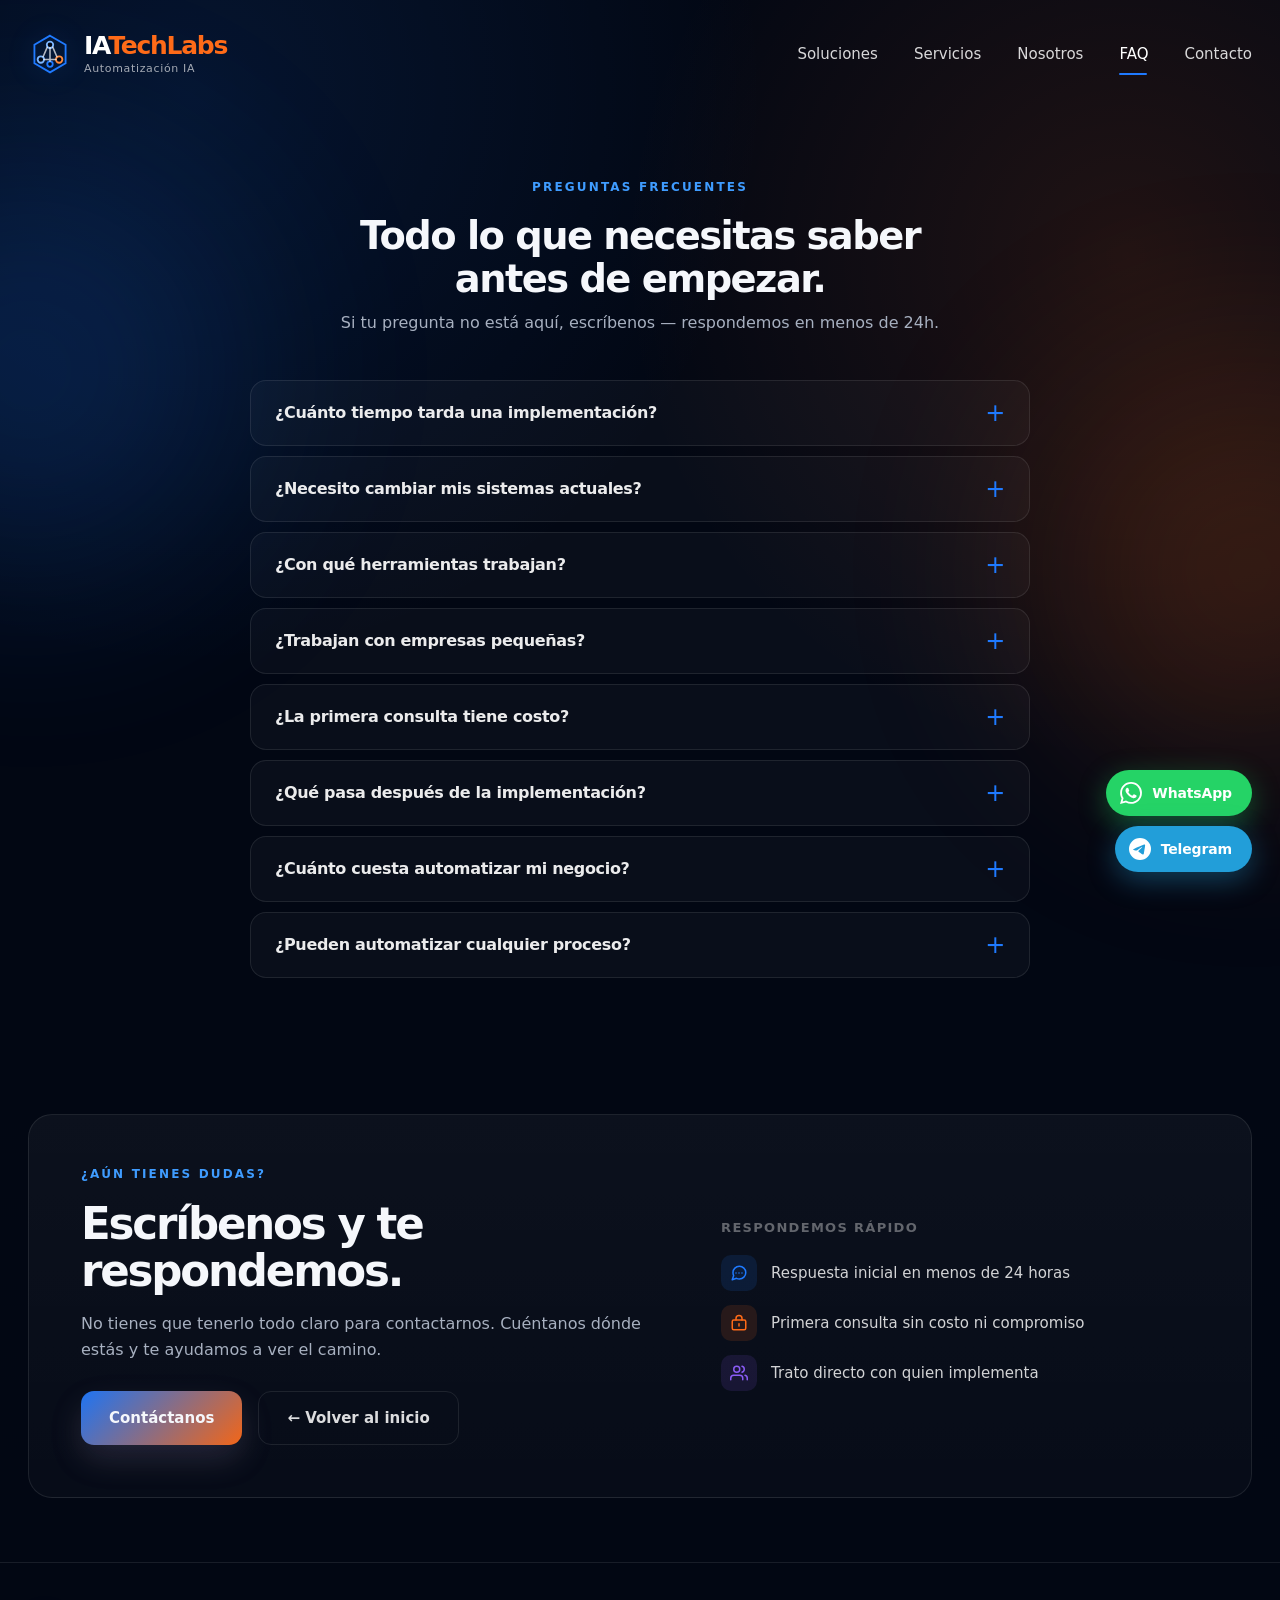
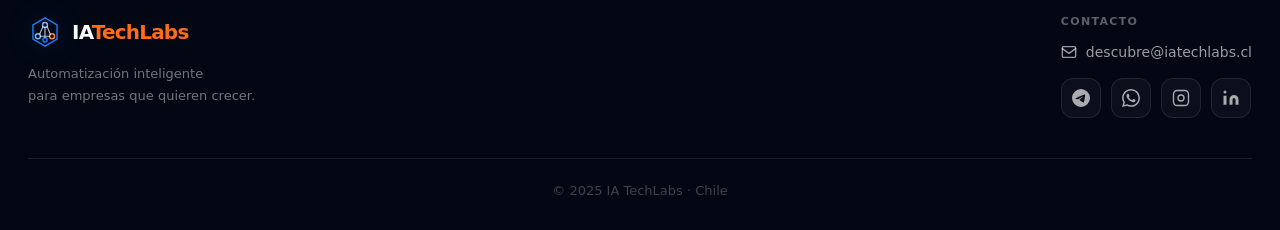
==== commit dd93deeb: "Actualización mayo 2025" ====
--- a/faq.html
+++ b/faq.html
@@ -184,8 +184,11 @@
           descubre@iatechlabs.cl
         </a>
         <div class="footer-social-row">
-          <a href="https://t.me/+56979178023" class="social-btn" target="_blank" rel="noopener" aria-label="Telegram">
+          <a href="https://t.me/+56940021282" class="social-btn" target="_blank" rel="noopener" aria-label="Telegram">
             <svg viewBox="0 0 24 24" fill="currentColor" width="18" height="18" aria-hidden="true"><path d="M11.944 0A12 12 0 0 0 0 12a12 12 0 0 0 12 12 12 12 0 0 0 12-12A12 12 0 0 0 12 0a12 12 0 0 0-.056 0zm4.962 7.224c.1-.002.321.023.465.14a.506.506 0 0 1 .171.325c.016.093.036.306.02.472-.18 1.898-.962 6.502-1.36 8.627-.168.9-.499 1.201-.82 1.23-.696.065-1.225-.46-1.9-.902-1.056-.693-1.653-1.124-2.678-1.8-1.185-.78-.417-1.21.258-1.91.177-.184 3.247-2.977 3.307-3.23.007-.032.014-.15-.056-.212s-.174-.041-.249-.024c-.106.024-1.793 1.14-5.061 3.345-.48.33-.913.49-1.302.48-.428-.008-1.252-.241-1.865-.44-.752-.245-1.349-.374-1.297-.789.027-.216.325-.437.893-.663 3.498-1.524 5.83-2.529 6.998-3.014 3.332-1.386 4.025-1.627 4.476-1.635z"/></svg>
+          </a>
+          <a href="https://wa.me/56940021282" class="social-btn" target="_blank" rel="noopener" aria-label="WhatsApp">
+            <svg viewBox="0 0 24 24" fill="currentColor" width="18" height="18" aria-hidden="true"><path d="M17.472 14.382c-.297-.149-1.758-.867-2.03-.967-.273-.099-.471-.148-.67.15-.197.297-.767.966-.94 1.164-.173.199-.347.223-.644.075-.297-.15-1.255-.463-2.39-1.475-.883-.788-1.48-1.761-1.653-2.059-.173-.297-.018-.458.13-.606.134-.133.298-.347.446-.52.149-.174.198-.298.298-.497.099-.198.05-.371-.025-.52-.075-.149-.669-1.612-.916-2.207-.242-.579-.487-.5-.669-.51-.173-.008-.371-.01-.57-.01-.198 0-.52.074-.792.372-.272.297-1.04 1.016-1.04 2.479 0 1.462 1.065 2.875 1.213 3.074.149.198 2.096 3.2 5.077 4.487.709.306 1.262.489 1.694.625.712.227 1.36.195 1.871.118.571-.085 1.758-.719 2.006-1.413.248-.694.248-1.289.173-1.413-.074-.124-.272-.198-.57-.347m-5.421 7.403h-.004a9.87 9.87 0 0 1-5.031-1.378l-.361-.214-3.741.982.998-3.648-.235-.374a9.86 9.86 0 0 1-1.51-5.26c.001-5.45 4.436-9.884 9.888-9.884 2.64 0 5.122 1.03 6.988 2.898a9.825 9.825 0 0 1 2.893 6.994c-.003 5.45-4.437 9.884-9.885 9.884m8.413-18.297A11.815 11.815 0 0 0 12.05 0C5.495 0 .16 5.335.157 11.892c0 2.096.547 4.142 1.588 5.945L.057 24l6.305-1.654a11.882 11.882 0 0 0 5.683 1.448h.005c6.554 0 11.89-5.335 11.893-11.893a11.821 11.821 0 0 0-3.48-8.413Z"/></svg>
           </a>
           <a href="https://instagram.com/iatechlabs" class="social-btn" target="_blank" rel="noopener" aria-label="Instagram">
             <svg viewBox="0 0 24 24" fill="none" stroke="currentColor" stroke-width="1.8" stroke-linecap="round" stroke-linejoin="round" width="18" height="18" aria-hidden="true"><rect x="2" y="2" width="20" height="20" rx="5"/><circle cx="12" cy="12" r="4"/><circle cx="17.5" cy="6.5" r=".5" fill="currentColor" stroke="none"/></svg>
@@ -201,12 +204,16 @@
     </div>
   </footer>
 
-  <a class="float-telegram" href="https://t.me/+56979178023" target="_blank" rel="noopener noreferrer" aria-label="Contactar por Telegram">
-    <svg viewBox="0 0 24 24" fill="currentColor" width="22" height="22" aria-hidden="true">
-      <path d="M11.944 0A12 12 0 0 0 0 12a12 12 0 0 0 12 12 12 12 0 0 0 12-12A12 12 0 0 0 12 0a12 12 0 0 0-.056 0zm4.962 7.224c.1-.002.321.023.465.14a.506.506 0 0 1 .171.325c.016.093.036.306.02.472-.18 1.898-.962 6.502-1.36 8.627-.168.9-.499 1.201-.82 1.23-.696.065-1.225-.46-1.9-.902-1.056-.693-1.653-1.124-2.678-1.8-1.185-.78-.417-1.21.258-1.91.177-.184 3.247-2.977 3.307-3.23.007-.032.014-.15-.056-.212s-.174-.041-.249-.024c-.106.024-1.793 1.14-5.061 3.345-.48.33-.913.49-1.302.48-.428-.008-1.252-.241-1.865-.44-.752-.245-1.349-.374-1.297-.789.027-.216.325-.437.893-.663 3.498-1.524 5.83-2.529 6.998-3.014 3.332-1.386 4.025-1.627 4.476-1.635z"/>
-    </svg>
-    <span>Escríbenos</span>
-  </a>
+  <div class="float-contact">
+    <a class="float-btn float-whatsapp" href="https://wa.me/56940021282" target="_blank" rel="noopener noreferrer" aria-label="Contactar por WhatsApp">
+      <svg viewBox="0 0 24 24" fill="currentColor" width="22" height="22" aria-hidden="true"><path d="M17.472 14.382c-.297-.149-1.758-.867-2.03-.967-.273-.099-.471-.148-.67.15-.197.297-.767.966-.94 1.164-.173.199-.347.223-.644.075-.297-.15-1.255-.463-2.39-1.475-.883-.788-1.48-1.761-1.653-2.059-.173-.297-.018-.458.13-.606.134-.133.298-.347.446-.52.149-.174.198-.298.298-.497.099-.198.05-.371-.025-.52-.075-.149-.669-1.612-.916-2.207-.242-.579-.487-.5-.669-.51-.173-.008-.371-.01-.57-.01-.198 0-.52.074-.792.372-.272.297-1.04 1.016-1.04 2.479 0 1.462 1.065 2.875 1.213 3.074.149.198 2.096 3.2 5.077 4.487.709.306 1.262.489 1.694.625.712.227 1.36.195 1.871.118.571-.085 1.758-.719 2.006-1.413.248-.694.248-1.289.173-1.413-.074-.124-.272-.198-.57-.347m-5.421 7.403h-.004a9.87 9.87 0 0 1-5.031-1.378l-.361-.214-3.741.982.998-3.648-.235-.374a9.86 9.86 0 0 1-1.51-5.26c.001-5.45 4.436-9.884 9.888-9.884 2.64 0 5.122 1.03 6.988 2.898a9.825 9.825 0 0 1 2.893 6.994c-.003 5.45-4.437 9.884-9.885 9.884m8.413-18.297A11.815 11.815 0 0 0 12.05 0C5.495 0 .16 5.335.157 11.892c0 2.096.547 4.142 1.588 5.945L.057 24l6.305-1.654a11.882 11.882 0 0 0 5.683 1.448h.005c6.554 0 11.89-5.335 11.893-11.893a11.821 11.821 0 0 0-3.48-8.413Z"/></svg>
+      <span>WhatsApp</span>
+    </a>
+    <a class="float-btn float-telegram" href="https://t.me/+56940021282" target="_blank" rel="noopener noreferrer" aria-label="Contactar por Telegram">
+      <svg viewBox="0 0 24 24" fill="currentColor" width="22" height="22" aria-hidden="true"><path d="M11.944 0A12 12 0 0 0 0 12a12 12 0 0 0 12 12 12 12 0 0 0 12-12A12 12 0 0 0 12 0a12 12 0 0 0-.056 0zm4.962 7.224c.1-.002.321.023.465.14a.506.506 0 0 1 .171.325c.016.093.036.306.02.472-.18 1.898-.962 6.502-1.36 8.627-.168.9-.499 1.201-.82 1.23-.696.065-1.225-.46-1.9-.902-1.056-.693-1.653-1.124-2.678-1.8-1.185-.78-.417-1.21.258-1.91.177-.184 3.247-2.977 3.307-3.23.007-.032.014-.15-.056-.212s-.174-.041-.249-.024c-.106.024-1.793 1.14-5.061 3.345-.48.33-.913.49-1.302.48-.428-.008-1.252-.241-1.865-.44-.752-.245-1.349-.374-1.297-.789.027-.216.325-.437.893-.663 3.498-1.524 5.83-2.529 6.998-3.014 3.332-1.386 4.025-1.627 4.476-1.635z"/></svg>
+      <span>Telegram</span>
+    </a>
+  </div>
 
   <script src="script.js"></script>
 </body>
--- a/styles.css
+++ b/styles.css
@@ -797,31 +797,84 @@
 }
 .footer-bottom p { font-size: 13px; color: rgba(255,255,255,.24); margin: 0; }
 
-/* ---- 30. Floating Telegram button ------------------------ */
-.float-telegram {
+/* ---- 29b. Brochure download band ------------------------- */
+.brochure-band {
+  width: min(1280px, calc(100% - 56px));
+  margin: 0 auto;
+  padding: 0 0 60px;
+}
+.brochure-band-inner {
+  display: flex;
+  align-items: center;
+  gap: 28px;
+  padding: 32px 44px;
+  background: linear-gradient(135deg, rgba(31,122,255,.07), rgba(255,107,24,.05));
+  border: 1px solid rgba(31,122,255,.2);
+  border-radius: 24px;
+}
+.brochure-icon {
+  width: 60px; height: 60px;
+  flex-shrink: 0;
+  display: grid; place-items: center;
+  background: rgba(31,122,255,.1);
+  border-radius: 16px;
+  color: var(--blue);
+}
+.brochure-icon svg { width: 30px; height: 30px; }
+.brochure-copy { flex: 1; min-width: 0; }
+.brochure-copy .eyebrow { margin-bottom: 4px; }
+.brochure-copy h3 {
+  font-size: 22px;
+  letter-spacing: -0.03em;
+  margin-bottom: 4px;
+  line-height: 1.2;
+}
+.brochure-copy p { color: var(--muted); font-size: 15px; margin: 0; }
+.brochure-actions { display: flex; gap: 10px; flex-shrink: 0; }
+.brochure-actions .btn {
+  min-height: 46px;
+  font-size: 14px;
+  padding: 0 18px;
+  gap: 7px;
+}
+
+/* ---- 30. Floating contact buttons ----------------------- */
+.float-contact {
   position: fixed;
   bottom: 28px;
   right: 28px;
   z-index: 300;
   display: flex;
-  align-items: center;
+  flex-direction: column;
   gap: 10px;
-  background: #229ed9;
+  align-items: flex-end;
+}
+.float-btn {
+  display: flex;
+  align-items: center;
+  gap: 10px;
   color: #fff;
   border-radius: 50px;
-  padding: 14px 22px 14px 16px;
+  padding: 12px 20px 12px 14px;
   font-size: 14px;
   font-weight: 700;
   letter-spacing: -0.01em;
-  box-shadow: 0 8px 32px rgba(34,158,217,.38), 0 2px 8px rgba(0,0,0,.3);
   transition: transform 240ms ease, box-shadow 240ms ease;
   text-decoration: none;
-}
-.float-telegram:hover {
-  transform: translateY(-3px);
-  box-shadow: 0 14px 40px rgba(34,158,217,.48), 0 4px 12px rgba(0,0,0,.3);
-}
-.float-telegram svg { flex-shrink: 0; }
+  white-space: nowrap;
+}
+.float-btn:hover { transform: translateY(-3px); }
+.float-btn svg { flex-shrink: 0; }
+.float-whatsapp {
+  background: #25d366;
+  box-shadow: 0 8px 28px rgba(37,211,102,.38), 0 2px 8px rgba(0,0,0,.22);
+}
+.float-whatsapp:hover { box-shadow: 0 14px 40px rgba(37,211,102,.48), 0 4px 12px rgba(0,0,0,.25); }
+.float-telegram {
+  background: #229ed9;
+  box-shadow: 0 8px 28px rgba(34,158,217,.38), 0 2px 8px rgba(0,0,0,.22);
+}
+.float-telegram:hover { box-shadow: 0 14px 40px rgba(34,158,217,.48), 0 4px 12px rgba(0,0,0,.25); }
 
 /* ---- 31. Scroll reveal ----------------------------------- */
 .reveal {
@@ -851,6 +904,9 @@
 
   .final-cta { grid-template-columns: 1fr; padding: 36px; }
   .cta-right { border-top: 1px solid var(--line); padding-top: 32px; }
+
+  .brochure-band-inner { flex-wrap: wrap; padding: 28px 32px; }
+  .brochure-actions { flex-shrink: 0; }
 
   .footer-inner { flex-wrap: wrap; gap: 32px; }
   .footer-brand-col { flex: 1 1 100%; max-width: 100%; }
@@ -888,6 +944,10 @@
   .footer-brand-col { max-width: 100%; }
   .footer-bottom { width: min(100% - 28px, 1280px); }
 
-  .float-telegram span { display: none; }
-  .float-telegram { padding: 14px; border-radius: 999px; }
-}
+  .float-btn span { display: none; }
+  .float-btn { padding: 13px; border-radius: 999px; }
+
+  .brochure-band-inner { flex-direction: column; text-align: center; padding: 28px 24px; gap: 20px; }
+  .brochure-actions { flex-wrap: wrap; justify-content: center; }
+  .brochure-actions .btn { flex: 1; min-width: 130px; }
+}
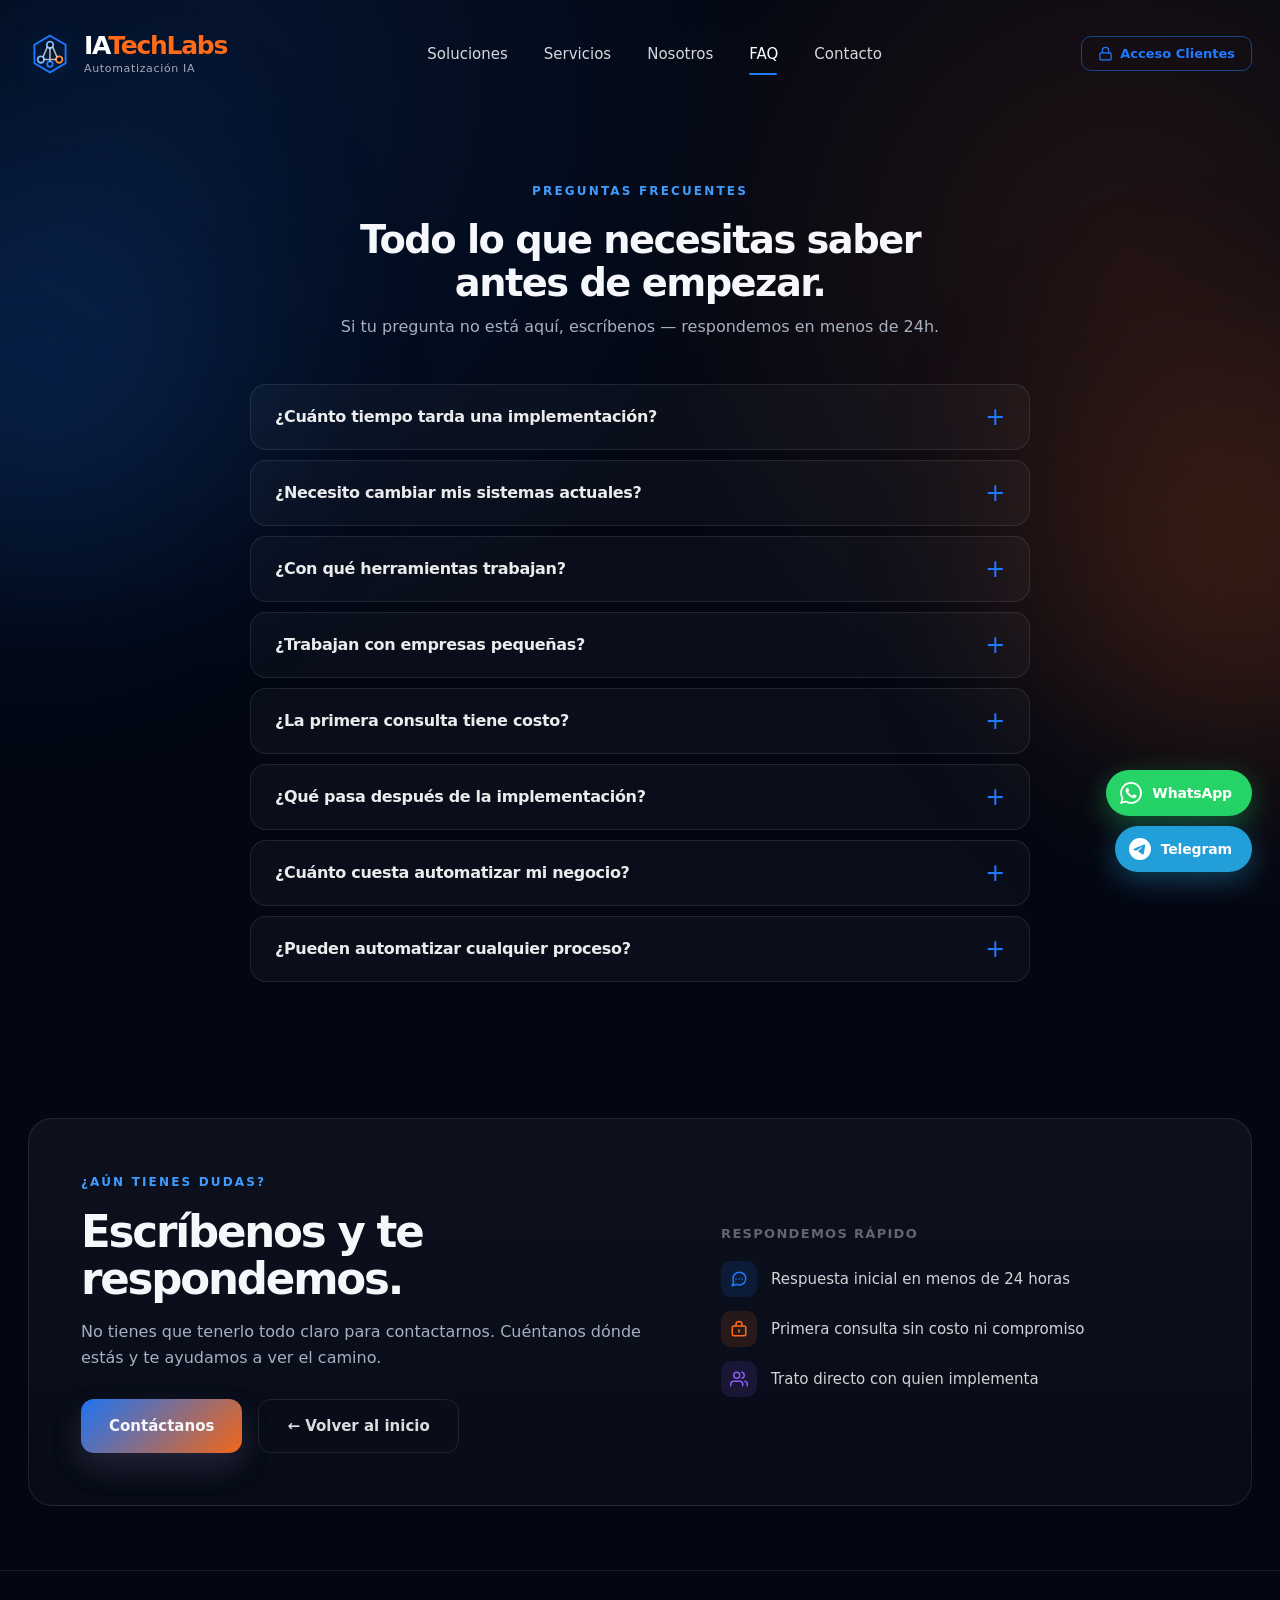
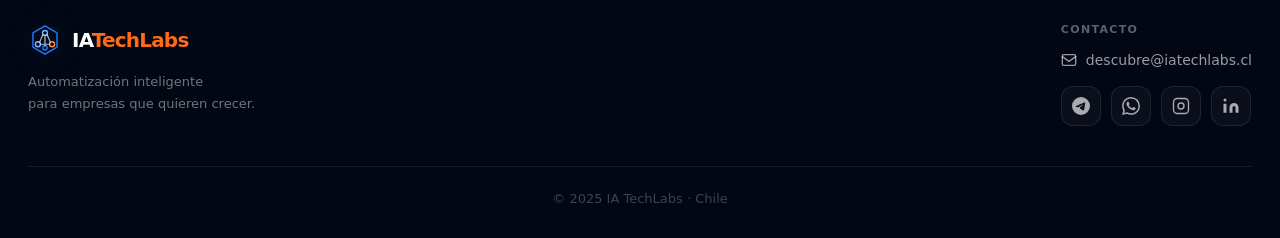
==== commit 50aaf904: "Add files via upload" ====
--- a/faq.html
+++ b/faq.html
@@ -48,6 +48,11 @@
       <a href="faq.html" class="active">FAQ</a>
       <a href="index.html#contacto">Contacto</a>
     </nav>
+
+    <a class="client-access-btn" href="https://iatechlabs-app.pages.dev/login.html" target="_blank" rel="noopener">
+      <svg viewBox="0 0 24 24" width="15" height="15" fill="none" stroke="currentColor" stroke-width="2" stroke-linecap="round" stroke-linejoin="round" aria-hidden="true"><rect x="3" y="11" width="18" height="11" rx="2"/><path d="M7 11V7a5 5 0 0 1 10 0v4"/></svg>
+      Acceso Clientes
+    </a>
 
     <button class="hamburger" id="hamburger" aria-label="Abrir menú" aria-expanded="false">
       <span></span><span></span><span></span>
--- a/styles.css
+++ b/styles.css
@@ -147,6 +147,28 @@
   transform: translateY(-1px);
 }
 
+/* ---- 8b. Acceso Clientes button ------------------------- */
+.client-access-btn {
+  display: inline-flex;
+  align-items: center;
+  gap: 7px;
+  flex-shrink: 0;
+  border: 1px solid rgba(31,122,255,.5);
+  border-radius: 10px;
+  padding: 9px 16px;
+  font-size: 13px;
+  font-weight: 600;
+  color: var(--blue);
+  transition: background 200ms ease, border-color 200ms ease, transform 200ms ease;
+  white-space: nowrap;
+}
+.client-access-btn:hover {
+  background: rgba(31,122,255,.08);
+  border-color: var(--blue);
+  transform: translateY(-1px);
+}
+@media (max-width: 980px) { .client-access-btn { display: none; } }
+
 /* ---- 9. Hamburger button --------------------------------- */
 .hamburger {
   display: none;
@@ -219,17 +241,95 @@
   letter-spacing: 0.18em;
   font-size: 12px;
   font-weight: 700;
+  display: inline-flex;
+  align-items: center;
+  gap: 8px;
+}
+.eyebrow-dot {
+  display: inline-block;
+  width: 6px; height: 6px;
+  border-radius: 50%;
+  background: var(--orange);
+  box-shadow: 0 0 8px var(--orange);
+  flex-shrink: 0;
+  animation: dotPulse 2s ease-in-out infinite;
+}
+@keyframes dotPulse {
+  0%, 100% { opacity: 1; transform: scale(1); }
+  50% { opacity: .5; transform: scale(.8); }
+}
+.section-eyebrow {
+  font-family: 'JetBrains Mono', monospace;
+  font-size: 11px;
+  letter-spacing: 0.14em;
+  text-transform: uppercase;
+  color: var(--blue);
+  font-weight: 500;
+  margin: 0 0 14px;
+  display: inline-flex;
+  align-items: center;
+  gap: 8px;
 }
 
 /* ---- 13. Headings ---------------------------------------- */
-h1 {
-  font-size: clamp(44px, 6vw, 76px);
-  line-height: 0.98;
-  letter-spacing: -0.06em;
+h1, h1.hero-title {
+  font-size: clamp(44px, 6vw, 72px);
+  line-height: 1.02;
+  letter-spacing: -0.045em;
   margin-bottom: 24px;
-  max-width: 760px;
-}
-h1 span, .accent { color: var(--orange); }
+  max-width: 680px;
+  font-weight: 800;
+}
+h1 em, h1.hero-title em {
+  font-family: 'Space Grotesk', 'Inter', sans-serif;
+  font-style: italic;
+  font-weight: 600;
+  color: rgba(255,255,255,.68);
+}
+h1 span.accent, .accent { color: var(--orange); }
+.accent-italic {
+  font-family: 'Space Grotesk', 'Inter', sans-serif;
+  font-style: italic;
+  font-weight: 600;
+  color: rgba(255,255,255,.68);
+}
+
+/* ---- 13b. Hero proof + micro-disclaimer ------------------ */
+.hero-proof {
+  display: flex;
+  gap: 20px;
+  margin-bottom: 28px;
+  padding: 13px 18px;
+  background: rgba(76,142,245,.06);
+  border: 1px solid rgba(76,142,245,.2);
+  border-radius: 12px;
+  max-width: 440px;
+}
+.hero-proof .item { display: flex; flex-direction: column; gap: 2px; }
+.hero-proof .item .n {
+  font-family: 'Space Grotesk', 'Inter', sans-serif;
+  font-size: 21px;
+  font-weight: 700;
+  color: #fff;
+  line-height: 1;
+  letter-spacing: -0.02em;
+}
+.hero-proof .item .n .unit { font-size: 13px; color: rgba(255,255,255,.55); margin-left: 1px; }
+.hero-proof .item .l {
+  font-family: 'JetBrains Mono', monospace;
+  font-size: 10px;
+  color: var(--muted);
+  letter-spacing: .04em;
+  margin-top: 3px;
+}
+.hero-proof .divider { width: 1px; background: var(--line); align-self: stretch; }
+.micro-disclaimer {
+  font-family: 'JetBrains Mono', monospace;
+  font-size: 10.5px;
+  color: rgba(255,255,255,.38);
+  letter-spacing: .02em;
+  align-self: center;
+}
 
 /* ---- 14. Hero -------------------------------------------- */
 .hero {
@@ -256,54 +356,14 @@
   pointer-events: none;
 }
 
-/* ---- 15. Automation preview widget ----------------------- */
-.automation-preview {
-  position: relative;
-  width: min(360px, 100%);
-  min-height: 360px;
-  border-radius: 36px;
-  background:
-    radial-gradient(circle at 30% 30%, rgba(31,122,255,.16), transparent 42%),
-    radial-gradient(circle at 80% 75%, rgba(255,107,24,.14), transparent 44%),
-    rgba(255,255,255,.032);
-  border: 1px solid rgba(255,255,255,.09);
-  box-shadow: 0 30px 90px rgba(0,0,0,.28);
-}
-.preview-line {
-  position: absolute;
-  inset: 70px;
-  border: 1px solid rgba(255,255,255,.1);
+/* ---- 15. Hero widget iframe ------------------------------ */
+.hero-widget-frame {
+  width: min(560px, 100%);
+  aspect-ratio: 5 / 6;
+  border: 0;
   border-radius: 28px;
-}
-.preview-node {
-  position: absolute;
-  min-width: 84px;
-  padding: 13px 16px;
-  border-radius: 16px;
-  text-align: center;
-  font-weight: 700;
-  font-size: 14px;
-  color: rgba(255,255,255,.86);
-  background: rgba(255,255,255,.055);
-  border: 1px solid rgba(255,255,255,.11);
-  backdrop-filter: blur(8px);
-  -webkit-backdrop-filter: blur(8px);
-}
-.preview-node.primary {
-  left: 50%; top: 50%;
-  transform: translate(-50%, -50%);
-  background: linear-gradient(135deg, rgba(31,122,255,.2), rgba(255,107,24,.16));
-  border-color: rgba(255,255,255,.18);
-  font-size: 16px;
-}
-.preview-node:nth-child(3) { left: 38px; top: 54px; }
-.preview-node:nth-child(4) { right: 34px; top: 74px; }
-.preview-node.accent {
-  left: 50%; bottom: 42px;
-  transform: translateX(-50%);
-  color: #fff;
-  background: linear-gradient(135deg, rgba(255,107,24,.18), rgba(255,107,24,.08));
-  border-color: rgba(255,107,24,.28);
+  background: transparent;
+  display: block;
 }
 
 /* ---- 16. Buttons ----------------------------------------- */
@@ -610,6 +670,145 @@
   margin-left: 4px;
 }
 .otros-hint a:hover { color: #60a5ff; }
+
+/* ---- 26c. Manifesto strip -------------------------------- */
+.manifesto {
+  border-top: 1px solid var(--line);
+  border-bottom: 1px solid var(--line);
+  background: linear-gradient(180deg, rgba(255,107,24,.04), rgba(31,122,255,.04));
+  padding: 52px 0;
+}
+.manifesto-inner {
+  width: min(1280px, calc(100% - 56px));
+  margin: 0 auto;
+  display: grid;
+  grid-template-columns: auto 1fr;
+  gap: 28px;
+  align-items: center;
+}
+.manifesto-mark {
+  font-family: 'Space Grotesk', 'Inter', sans-serif;
+  font-style: italic;
+  font-size: 110px;
+  line-height: .6;
+  color: var(--orange);
+  font-weight: 700;
+  opacity: .8;
+  flex-shrink: 0;
+}
+.manifesto-text {
+  font-family: 'Space Grotesk', 'Inter', sans-serif;
+  font-size: clamp(20px, 2.2vw, 27px);
+  line-height: 1.3;
+  font-weight: 500;
+  letter-spacing: -.015em;
+  color: var(--text);
+  margin: 0 0 14px;
+}
+.manifesto-text em {
+  font-style: italic;
+  font-weight: 600;
+  color: var(--orange);
+}
+.manifesto-sig {
+  font-family: 'JetBrains Mono', monospace;
+  font-size: 11px;
+  color: rgba(255,255,255,.38);
+  letter-spacing: .06em;
+  text-transform: uppercase;
+  margin: 0;
+}
+.manifesto-name { color: rgba(255,255,255,.6); }
+
+/* ---- 26d. Cases en curso --------------------------------- */
+.cases-grid {
+  display: grid;
+  grid-template-columns: repeat(3, 1fr);
+  gap: 18px;
+}
+.case-card {
+  background: rgba(18,27,51,.85);
+  border: 1px solid var(--line);
+  border-radius: 16px;
+  padding: 24px 22px 22px;
+  display: flex;
+  flex-direction: column;
+  gap: 12px;
+  position: relative;
+  overflow: hidden;
+  transition: transform 220ms ease, border-color 220ms ease;
+}
+.case-card::before {
+  content: '';
+  position: absolute;
+  top: 0; left: 0; right: 0;
+  height: 2px;
+  background: linear-gradient(90deg, var(--orange), var(--blue));
+  opacity: .55;
+}
+.case-card:hover { transform: translateY(-3px); border-color: rgba(255,255,255,.16); }
+.case-top { display: flex; justify-content: space-between; align-items: center; }
+.case-tag {
+  font-family: 'JetBrains Mono', monospace;
+  font-size: 9.5px;
+  letter-spacing: .08em;
+  text-transform: uppercase;
+  color: var(--muted);
+}
+.case-status {
+  font-family: 'JetBrains Mono', monospace;
+  font-size: 9.5px;
+  color: var(--orange);
+  letter-spacing: .06em;
+  text-transform: uppercase;
+  display: inline-flex;
+  align-items: center;
+  gap: 6px;
+}
+.case-status::before {
+  content: '';
+  width: 7px; height: 7px;
+  border-radius: 50%;
+  background: var(--orange);
+  box-shadow: 0 0 8px var(--orange);
+  animation: dotPulse 2s ease-in-out infinite;
+}
+.case-status.running { color: #00d27a; }
+.case-status.running::before { background: #00d27a; box-shadow: 0 0 8px #00d27a; }
+.case-name {
+  font-family: 'Space Grotesk', 'Inter', sans-serif;
+  font-size: 24px;
+  line-height: 1.05;
+  letter-spacing: -.02em;
+  font-weight: 600;
+  color: var(--text);
+  margin: 0;
+}
+.case-name em { font-style: italic; color: var(--muted); font-weight: 500; }
+.case-body { font-size: 13px; line-height: 1.6; color: var(--muted); margin: 0; flex: 1; }
+.case-metric {
+  background: rgba(76,142,245,.07);
+  border: 1px solid rgba(76,142,245,.2);
+  border-radius: 10px;
+  padding: 10px 14px;
+  display: flex;
+  align-items: center;
+  gap: 12px;
+}
+.case-metric-n {
+  font-family: 'Space Grotesk', 'Inter', sans-serif;
+  font-weight: 600;
+  font-size: 20px;
+  color: var(--text);
+  letter-spacing: -.02em;
+  line-height: 1;
+}
+.case-metric-l {
+  font-family: 'JetBrains Mono', monospace;
+  font-size: 10px;
+  color: var(--muted);
+  letter-spacing: .02em;
+}
 
 /* ---- 27. Benefits list — con iconos ---------------------- */
 .cta-right { align-self: center; }
@@ -896,6 +1095,10 @@
   .hero-visual { justify-content: center; }
   .automation-preview { width: min(340px, 100%); min-height: 320px; }
 
+  .manifesto-inner { grid-template-columns: 1fr; gap: 16px; }
+  .manifesto-mark { font-size: 72px; }
+  .cases-grid { grid-template-columns: 1fr 1fr; }
+
   .cards.four { grid-template-columns: 1fr 1fr; }
   .secondary-services { grid-template-columns: 1fr 1fr; }
   .about-grid { grid-template-columns: 1fr; gap: 32px; }
@@ -922,13 +1125,17 @@
   .brand-mark { width: 38px; height: 38px; }
 
   .hero { padding-top: 12px; padding-bottom: 32px; }
-  .automation-preview { display: none; }
+  .hero-widget-frame { display: none; }
   .hero-copy { font-size: 16px; }
   .btn { width: 100%; justify-content: center; }
 
+  .cases-grid,
   .cards.four,
   .secondary-services,
   .steps { grid-template-columns: 1fr; }
+
+  .hero-proof { max-width: 100%; }
+  .micro-disclaimer { display: none; }
 
   .stats-row { grid-template-columns: 1fr; }
 
